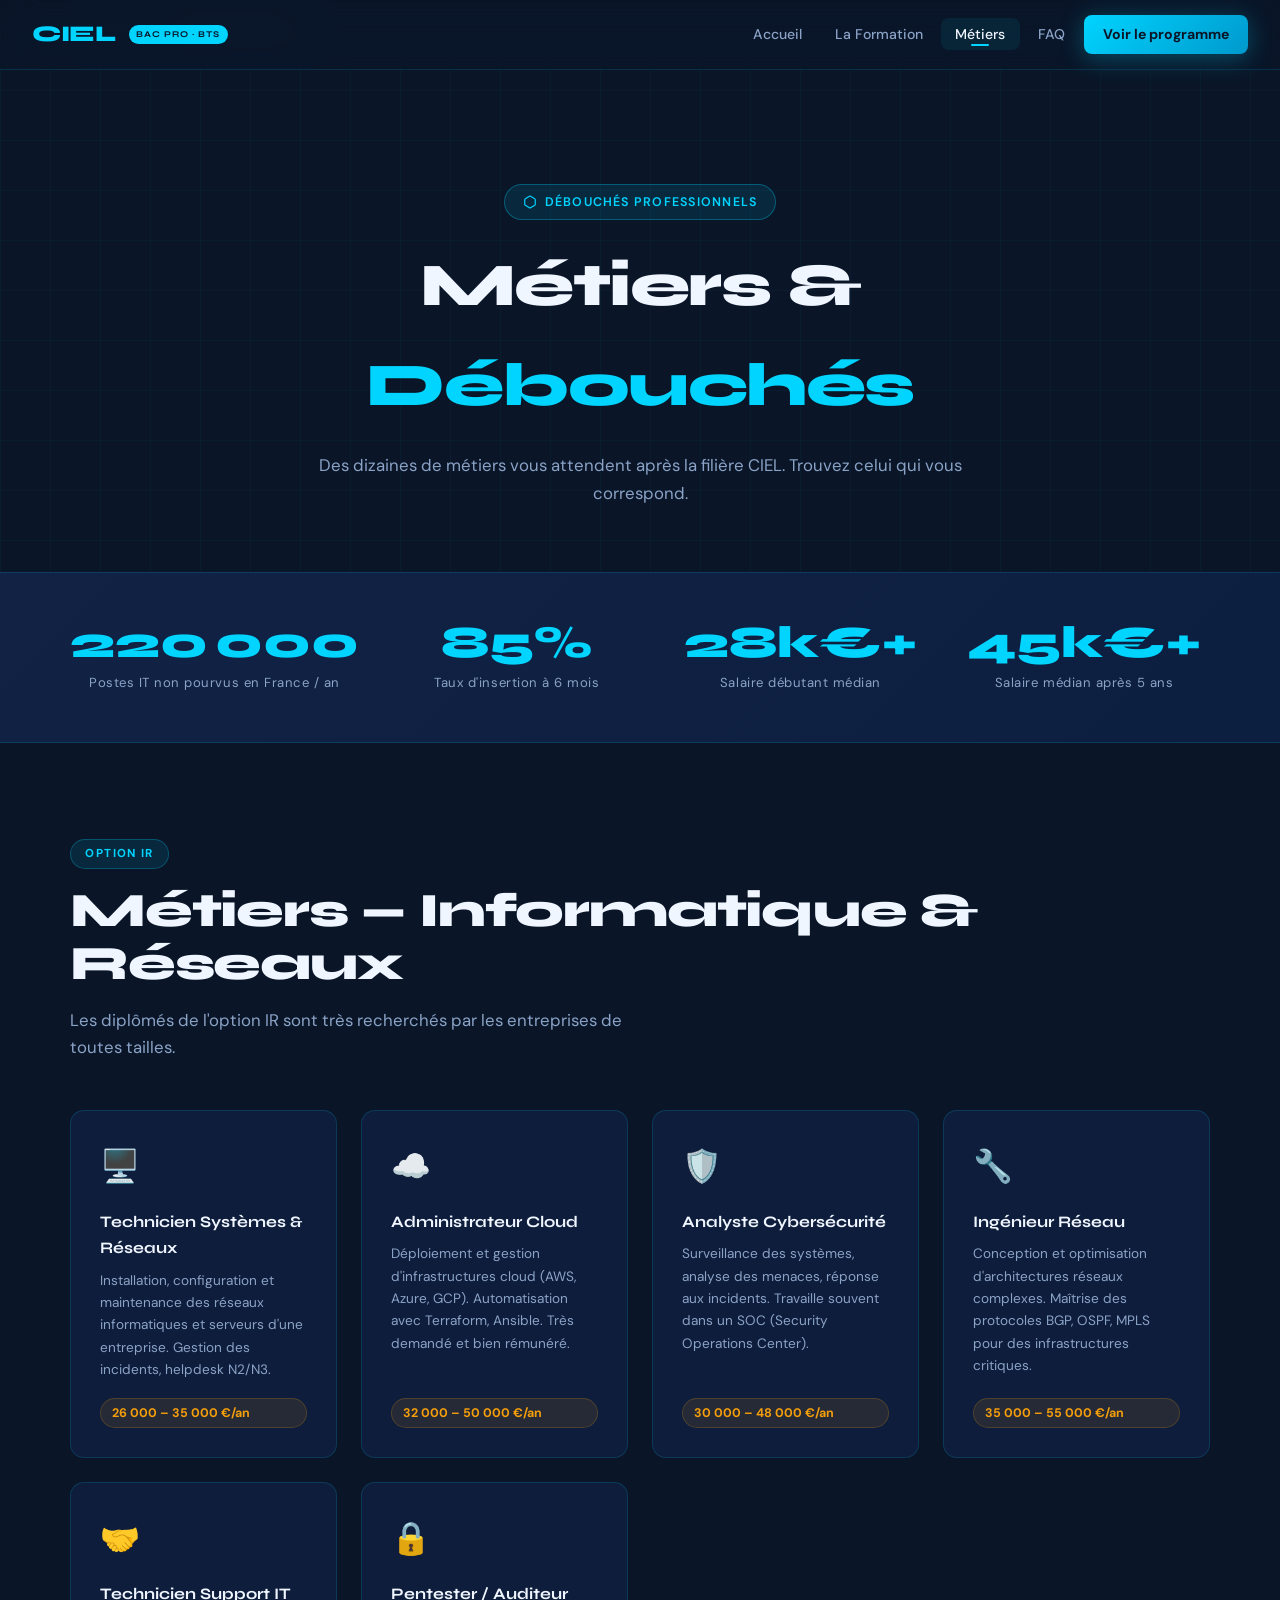
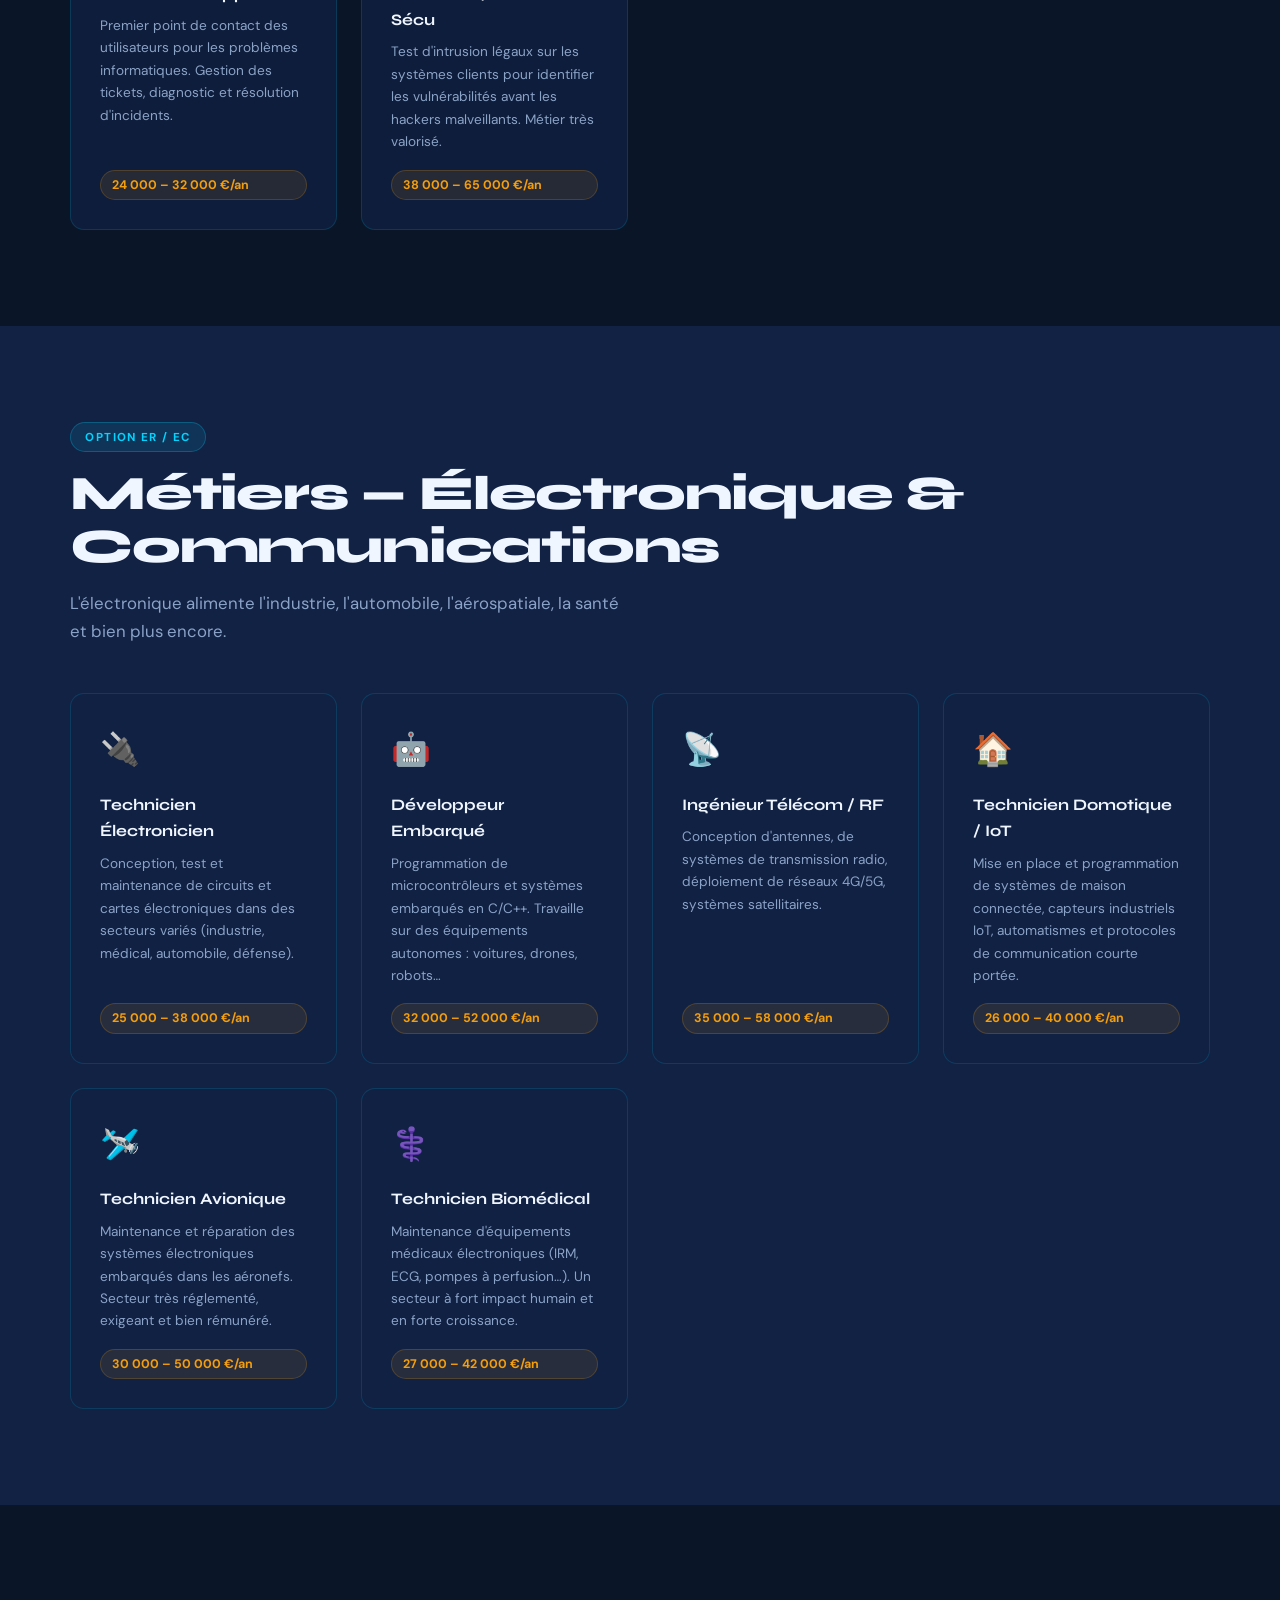
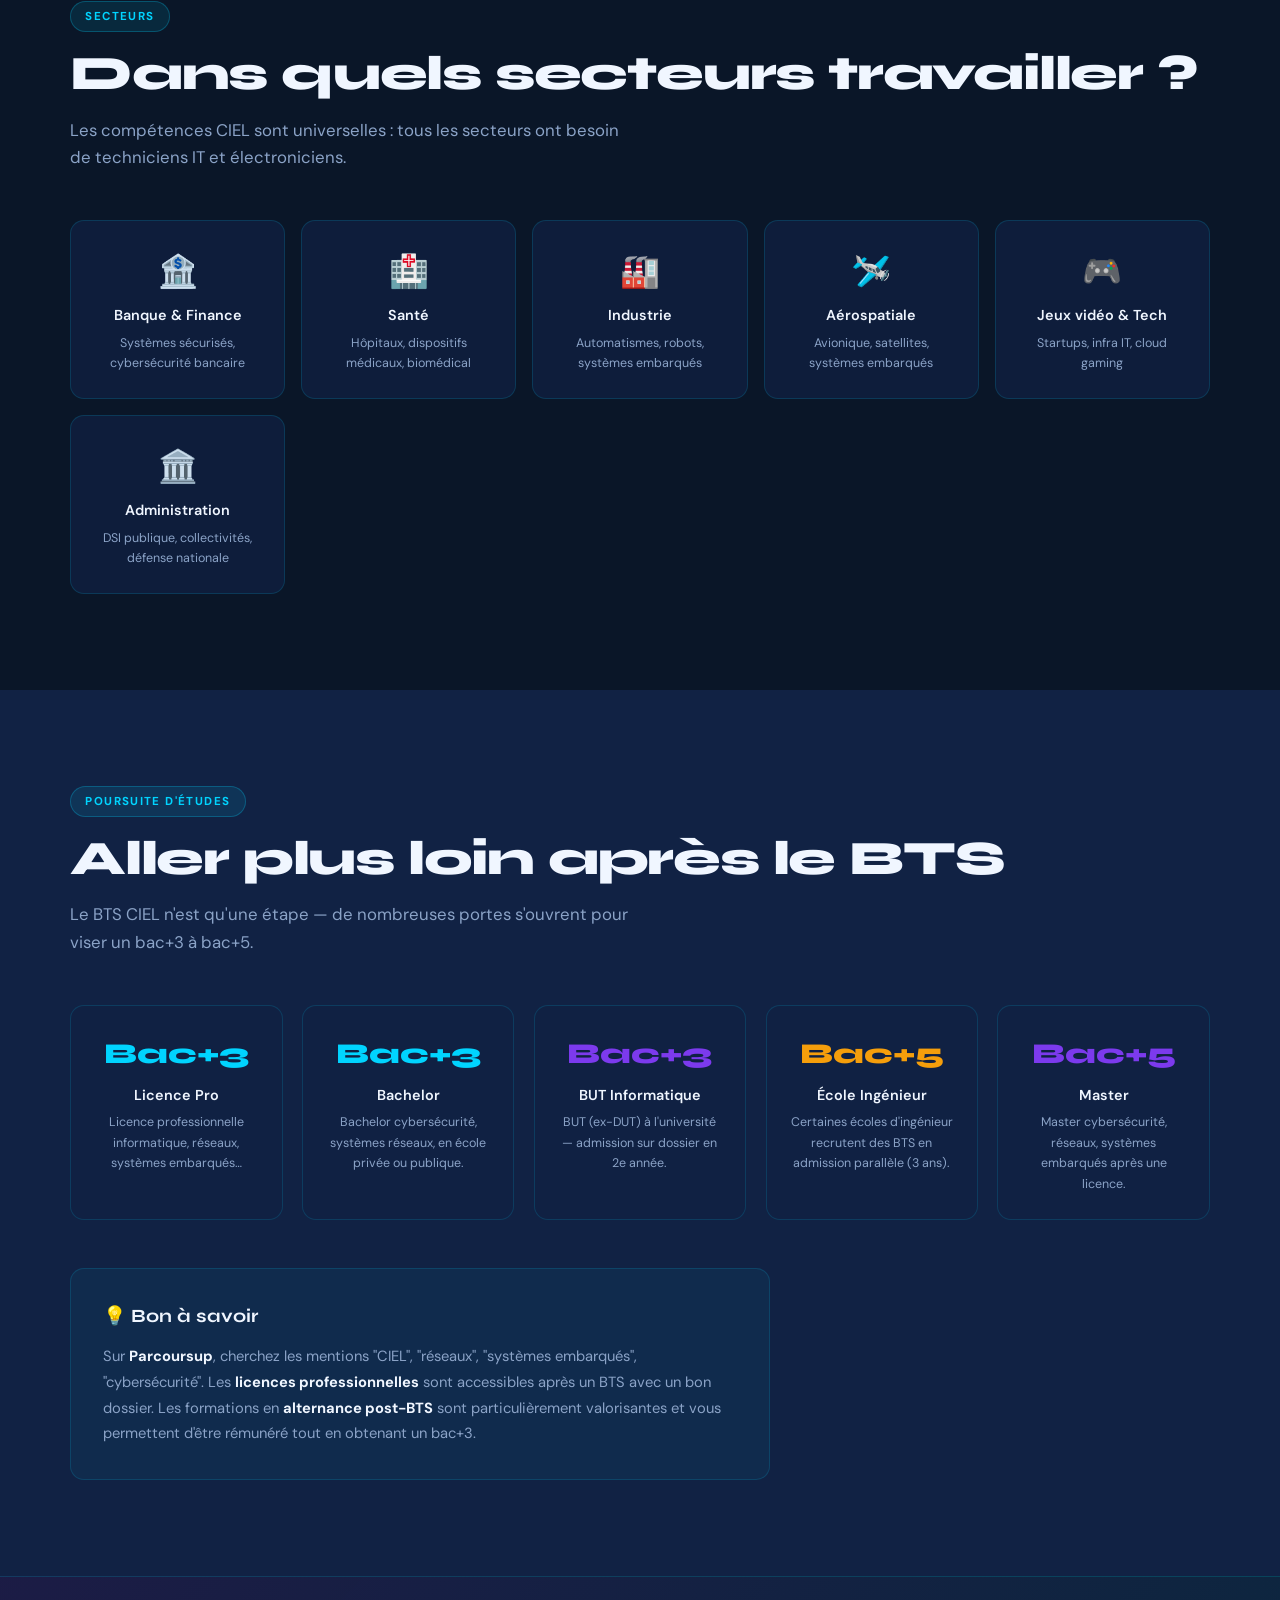
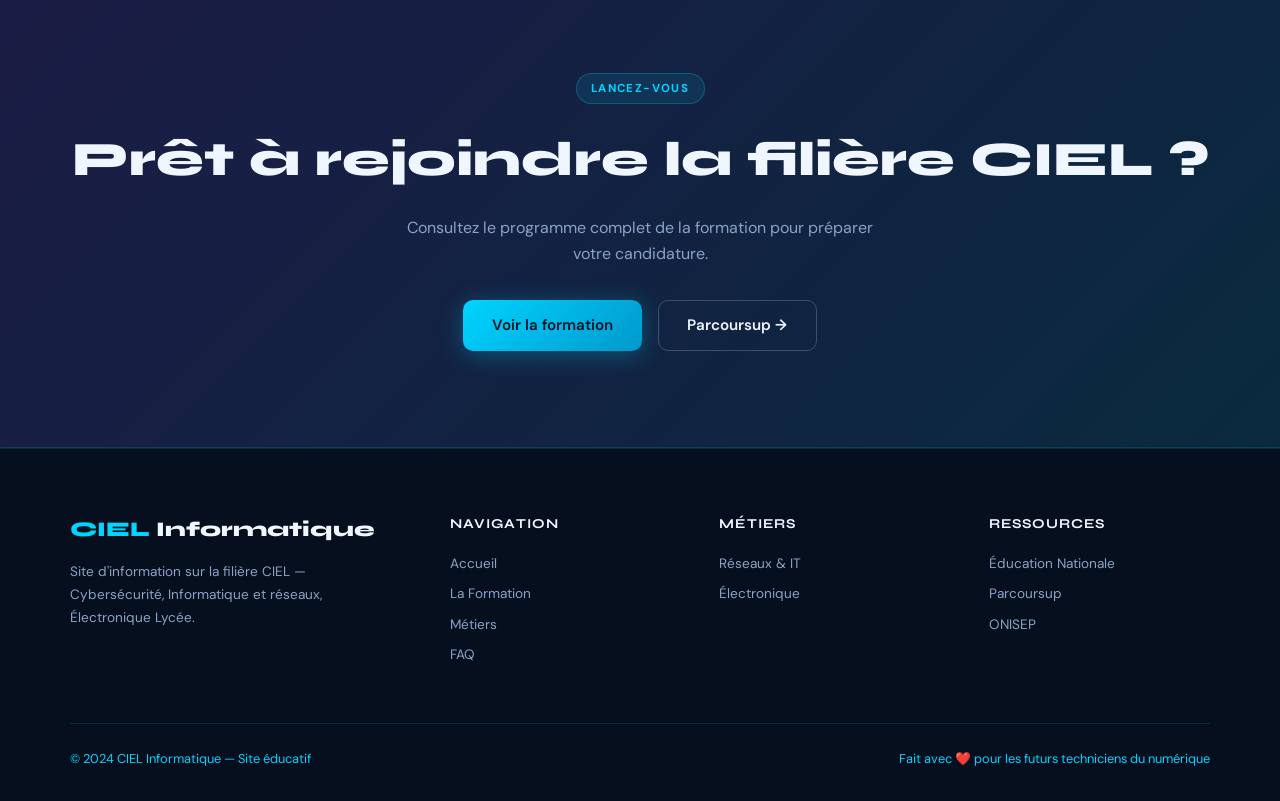
==== metiers.html @ 50c4d263 "feat: Ajout de la feuille de style et des styles globaux" ====
<!DOCTYPE html>
<html lang="fr">
<head>
  <meta charset="UTF-8" />
  <meta name="viewport" content="width=device-width, initial-scale=1.0" />
  <meta name="description" content="Débouchés et métiers accessibles après la filière CIEL — Technicien réseau, développeur, électronicien, cybersécurité..." />
  <title>Métiers & Débouchés — Filière CIEL</title>
  <link rel="stylesheet" href="style.css" />
  <link rel="icon" href="data:image/svg+xml,<svg xmlns='http://www.w3.org/2000/svg' viewBox='0 0 100 100'><text y='.9em' font-size='90'>💻</text></svg>" />
</head>
<body>

<!-- ===== NAVIGATION ===== -->
<nav>
  <a href="index.html" class="nav-logo">
    <span>CIEL</span>
    <span class="badge">Bac Pro · BTS</span>
  </a>
  <ul class="nav-links">
    <li><a href="index.html">Accueil</a></li>
    <li><a href="formation.html">La Formation</a></li>
    <li><a href="metiers.html" class="active">Métiers</a></li>
    <li><a href="index.html#faq">FAQ</a></li>
    <li><a href="formation.html#programme" class="nav-cta btn btn-primary btn-sm">Voir le programme</a></li>
  </ul>
  <div class="burger" aria-label="Menu" role="button" tabindex="0">
    <span></span><span></span><span></span>
  </div>
</nav>

<!-- Breadcrumb -->
<div class="breadcrumb">
  <a href="index.html">Accueil</a>
  <svg viewBox="0 0 24 24" fill="none" stroke="currentColor" stroke-width="2"><path d="M9 18l6-6-6-6"/></svg>
  Métiers & Débouchés
</div>

<!-- ===== PAGE HERO ===== -->
<div class="page-hero">
  <div class="page-hero-content">
    <div class="hero-tag" style="margin-bottom:1rem;">
      <svg viewBox="0 0 24 24" fill="none" stroke="currentColor" stroke-width="2" style="width:14px"><path d="M21 16V8a2 2 0 00-1-1.73l-7-4a2 2 0 00-2 0l-7 4A2 2 0 003 8v8a2 2 0 001 1.73l7 4a2 2 0 002 0l7-4A2 2 0 0021 16z"/></svg>
      Débouchés professionnels
    </div>
    <h1>Métiers & <span style="color:var(--accent)">Débouchés</span></h1>
    <p>Des dizaines de métiers vous attendent après la filière CIEL. Trouvez celui qui vous correspond.</p>
  </div>
</div>

<!-- ===== STATS EMPLOI ===== -->
<div class="stats-band">
  <div class="stats-grid">
    <div class="stat-item reveal">
      <div class="stat-number" data-count="220000" data-suffix="">0</div>
      <div class="stat-label">Postes IT non pourvus en France / an</div>
    </div>
    <div class="stat-item reveal">
      <div class="stat-number" data-count="85" data-suffix="%">0%</div>
      <div class="stat-label">Taux d'insertion à 6 mois</div>
    </div>
    <div class="stat-item reveal">
      <div class="stat-number" data-count="28" data-suffix="k€+">0</div>
      <div class="stat-label">Salaire débutant médian</div>
    </div>
    <div class="stat-item reveal">
      <div class="stat-number" data-count="45" data-suffix="k€+">0</div>
      <div class="stat-label">Salaire médian après 5 ans</div>
    </div>
  </div>
</div>

<!-- ===== MÉTIERS RÉSEAUX ===== -->
<section id="reseaux">
  <div class="section-inner">
    <div class="section-tag reveal">Option IR</div>
    <h2 class="section-title reveal">Métiers — Informatique & Réseaux</h2>
    <p class="section-sub reveal">Les diplômés de l'option IR sont très recherchés par les entreprises de toutes tailles.</p>
    <div class="metiers-grid">

      <div class="metier-card reveal">
        <div class="emoji">🖥️</div>
        <h3>Technicien Systèmes & Réseaux</h3>
        <p>Installation, configuration et maintenance des réseaux informatiques et serveurs d'une entreprise. Gestion des incidents, helpdesk N2/N3.</p>
        <div class="salary">26 000 – 35 000 €/an</div>
      </div>

      <div class="metier-card reveal">
        <div class="emoji">☁️</div>
        <h3>Administrateur Cloud</h3>
        <p>Déploiement et gestion d'infrastructures cloud (AWS, Azure, GCP). Automatisation avec Terraform, Ansible. Très demandé et bien rémunéré.</p>
        <div class="salary">32 000 – 50 000 €/an</div>
      </div>

      <div class="metier-card reveal">
        <div class="emoji">🛡️</div>
        <h3>Analyste Cybersécurité</h3>
        <p>Surveillance des systèmes, analyse des menaces, réponse aux incidents. Travaille souvent dans un SOC (Security Operations Center).</p>
        <div class="salary">30 000 – 48 000 €/an</div>
      </div>

      <div class="metier-card reveal">
        <div class="emoji">🔧</div>
        <h3>Ingénieur Réseau</h3>
        <p>Conception et optimisation d'architectures réseaux complexes. Maîtrise des protocoles BGP, OSPF, MPLS pour des infrastructures critiques.</p>
        <div class="salary">35 000 – 55 000 €/an</div>
      </div>

      <div class="metier-card reveal">
        <div class="emoji">🤝</div>
        <h3>Technicien Support IT</h3>
        <p>Premier point de contact des utilisateurs pour les problèmes informatiques. Gestion des tickets, diagnostic et résolution d'incidents.</p>
        <div class="salary">24 000 – 32 000 €/an</div>
      </div>

      <div class="metier-card reveal">
        <div class="emoji">🔒</div>
        <h3>Pentester / Auditeur Sécu</h3>
        <p>Test d'intrusion légaux sur les systèmes clients pour identifier les vulnérabilités avant les hackers malveillants. Métier très valorisé.</p>
        <div class="salary">38 000 – 65 000 €/an</div>
      </div>

    </div>
  </div>
</section>

<!-- ===== MÉTIERS ÉLECTRONIQUE ===== -->
<section id="electronique" style="background:var(--bleu-mid);">
  <div class="section-inner">
    <div class="section-tag reveal">Option ER / EC</div>
    <h2 class="section-title reveal">Métiers — Électronique & Communications</h2>
    <p class="section-sub reveal">L'électronique alimente l'industrie, l'automobile, l'aérospatiale, la santé et bien plus encore.</p>
    <div class="metiers-grid">

      <div class="metier-card reveal">
        <div class="emoji">🔌</div>
        <h3>Technicien Électronicien</h3>
        <p>Conception, test et maintenance de circuits et cartes électroniques dans des secteurs variés (industrie, médical, automobile, défense).</p>
        <div class="salary">25 000 – 38 000 €/an</div>
      </div>

      <div class="metier-card reveal">
        <div class="emoji">🤖</div>
        <h3>Développeur Embarqué</h3>
        <p>Programmation de microcontrôleurs et systèmes embarqués en C/C++. Travaille sur des équipements autonomes : voitures, drones, robots…</p>
        <div class="salary">32 000 – 52 000 €/an</div>
      </div>

      <div class="metier-card reveal">
        <div class="emoji">📡</div>
        <h3>Ingénieur Télécom / RF</h3>
        <p>Conception d'antennes, de systèmes de transmission radio, déploiement de réseaux 4G/5G, systèmes satellitaires.</p>
        <div class="salary">35 000 – 58 000 €/an</div>
      </div>

      <div class="metier-card reveal">
        <div class="emoji">🏠</div>
        <h3>Technicien Domotique / IoT</h3>
        <p>Mise en place et programmation de systèmes de maison connectée, capteurs industriels IoT, automatismes et protocoles de communication courte portée.</p>
        <div class="salary">26 000 – 40 000 €/an</div>
      </div>

      <div class="metier-card reveal">
        <div class="emoji">🛩️</div>
        <h3>Technicien Avionique</h3>
        <p>Maintenance et réparation des systèmes électroniques embarqués dans les aéronefs. Secteur très réglementé, exigeant et bien rémunéré.</p>
        <div class="salary">30 000 – 50 000 €/an</div>
      </div>

      <div class="metier-card reveal">
        <div class="emoji">⚕️</div>
        <h3>Technicien Biomédical</h3>
        <p>Maintenance d'équipements médicaux électroniques (IRM, ECG, pompes à perfusion…). Un secteur à fort impact humain et en forte croissance.</p>
        <div class="salary">27 000 – 42 000 €/an</div>
      </div>

    </div>
  </div>
</section>

<!-- ===== SECTEURS D'ACTIVITÉ ===== -->
<section>
  <div class="section-inner">
    <div class="section-tag reveal">Secteurs</div>
    <h2 class="section-title reveal">Dans quels secteurs travailler ?</h2>
    <p class="section-sub reveal">Les compétences CIEL sont universelles : tous les secteurs ont besoin de techniciens IT et électroniciens.</p>

    <div style="display:grid; grid-template-columns:repeat(auto-fit,minmax(180px,1fr)); gap:1rem; margin-top:2rem;">
      <div class="etude-card reveal">
        <div style="font-size:2rem;">🏦</div>
        <h4>Banque & Finance</h4>
        <p>Systèmes sécurisés, cybersécurité bancaire</p>
      </div>
      <div class="etude-card reveal">
        <div style="font-size:2rem;">🏥</div>
        <h4>Santé</h4>
        <p>Hôpitaux, dispositifs médicaux, biomédical</p>
      </div>
      <div class="etude-card reveal">
        <div style="font-size:2rem;">🏭</div>
        <h4>Industrie</h4>
        <p>Automatismes, robots, systèmes embarqués</p>
      </div>
      <div class="etude-card reveal">
        <div style="font-size:2rem;">🛩️</div>
        <h4>Aérospatiale</h4>
        <p>Avionique, satellites, systèmes embarqués</p>
      </div>
      <div class="etude-card reveal">
        <div style="font-size:2rem;">🎮</div>
        <h4>Jeux vidéo & Tech</h4>
        <p>Startups, infra IT, cloud gaming</p>
      </div>
      <div class="etude-card reveal">
        <div style="font-size:2rem;">🏛️</div>
        <h4>Administration</h4>
        <p>DSI publique, collectivités, défense nationale</p>
      </div>
    </div>
  </div>
</section>

<!-- ===== POURSUITE D'ÉTUDES ===== -->
<section style="background:var(--bleu-mid);">
  <div class="section-inner">
    <div class="section-tag reveal">Poursuite d'études</div>
    <h2 class="section-title reveal">Aller plus loin après le BTS</h2>
    <p class="section-sub reveal">Le BTS CIEL n'est qu'une étape — de nombreuses portes s'ouvrent pour viser un bac+3 à bac+5.</p>
    <div class="etudes-grid">

      <div class="etude-card reveal">
        <div class="niveau">Bac+3</div>
        <h4>Licence Pro</h4>
        <p>Licence professionnelle informatique, réseaux, systèmes embarqués…</p>
      </div>

      <div class="etude-card reveal">
        <div class="niveau">Bac+3</div>
        <h4>Bachelor</h4>
        <p>Bachelor cybersécurité, systèmes réseaux, en école privée ou publique.</p>
      </div>

      <div class="etude-card reveal">
        <div class="niveau" style="color:var(--accent2)">Bac+3</div>
        <h4>BUT Informatique</h4>
        <p>BUT (ex-DUT) à l'université — admission sur dossier en 2e année.</p>
      </div>

      <div class="etude-card reveal">
        <div class="niveau" style="color:var(--jaune)">Bac+5</div>
        <h4>École Ingénieur</h4>
        <p>Certaines écoles d'ingénieur recrutent des BTS en admission parallèle (3 ans).</p>
      </div>

      <div class="etude-card reveal">
        <div class="niveau" style="color:var(--accent2)">Bac+5</div>
        <h4>Master</h4>
        <p>Master cybersécurité, réseaux, systèmes embarqués après une licence.</p>
      </div>

    </div>

    <div style="margin-top:3rem; padding:2rem; background:rgba(0,212,255,.05); border:1px solid rgba(0,212,255,.15); border-radius:var(--radius); max-width:700px;" class="reveal">
      <h3 style="font-family:'Syne',sans-serif; font-weight:700; margin-bottom:.8rem;">💡 Bon à savoir</h3>
      <p style="color:var(--gris); font-size:.92rem; line-height:1.75;">
        Sur <strong style="color:var(--blanc)">Parcoursup</strong>, cherchez les mentions "CIEL", "réseaux", "systèmes embarqués", "cybersécurité". Les <strong style="color:var(--blanc)">licences professionnelles</strong> sont accessibles après un BTS avec un bon dossier. Les formations en <strong style="color:var(--blanc)">alternance post-BTS</strong> sont particulièrement valorisantes et vous permettent d'être rémunéré tout en obtenant un bac+3.
      </p>
    </div>
  </div>
</section>

<!-- ===== CTA ===== -->
<section class="cta-section">
  <div class="reveal">
    <div class="section-tag" style="display:inline-block; margin-bottom:1rem;">Lancez-vous</div>
    <h2>Prêt à rejoindre la filière CIEL ?</h2>
    <p>Consultez le programme complet de la formation pour préparer votre candidature.</p>
    <div style="display:flex; gap:1rem; justify-content:center; flex-wrap:wrap;">
      <a href="formation.html" class="btn btn-primary">Voir la formation</a>
      <a href="https://www.parcoursup.gouv.fr" target="_blank" rel="noopener" class="btn btn-outline">Parcoursup →</a>
    </div>
  </div>
</section>

<!-- ===== FOOTER ===== -->
<footer>
  <div class="footer-inner">
    <div class="footer-top">
      <div class="footer-brand">
        <div class="footer-logo"><span>CIEL</span> Informatique</div>
        <p>Site d'information sur la filière CIEL — Cybersécurité, Informatique et réseaux, Électronique Lycée.</p>
      </div>
      <div class="footer-col">
        <h5>Navigation</h5>
        <a href="index.html">Accueil</a>
        <a href="formation.html">La Formation</a>
        <a href="metiers.html">Métiers</a>
        <a href="index.html#faq">FAQ</a>
      </div>
      <div class="footer-col">
        <h5>Métiers</h5>
        <a href="#reseaux">Réseaux & IT</a>
        <a href="#electronique">Électronique</a>
      </div>
      <div class="footer-col">
        <h5>Ressources</h5>
        <a href="https://www.education.gouv.fr" target="_blank" rel="noopener">Éducation Nationale</a>
        <a href="https://www.parcoursup.gouv.fr" target="_blank" rel="noopener">Parcoursup</a>
        <a href="https://www.onisep.fr" target="_blank" rel="noopener">ONISEP</a>
      </div>
    </div>
    <div class="footer-bottom">
      <span>© 2024 CIEL Informatique — Site éducatif</span>
      <span>Fait avec <span>❤️</span> pour les futurs techniciens du numérique</span>
    </div>
  </div>
</footer>

<script src="script.js"></script>
</body>
</html>
---- style.css ----
/* ===========================
   CIEL — Stylesheet Global
   =========================== */

@import url('https://fonts.googleapis.com/css2?family=Syne:wght@400;600;700;800&family=DM+Sans:ital,wght@0,300;0,400;0,500;1,300&display=swap');

/* ---- Variables ---- */
:root {
  --bleu:       #0a1628;
  --bleu-mid:   #112244;
  --accent:     #00d4ff;
  --accent2:    #7c3aed;
  --jaune:      #f59e0b;
  --blanc:      #f0f6ff;
  --gris:       #8ba3c7;
  --card-bg:    rgba(17, 34, 68, 0.7);
  --border:     rgba(0, 212, 255, 0.15);
  --radius:     14px;
  --transition: .35s cubic-bezier(.4,0,.2,1);
}

/* ---- Reset ---- */
*, *::before, *::after { box-sizing: border-box; margin: 0; padding: 0; }
html { scroll-behavior: smooth; font-size: 16px; }
body {
  font-family: 'DM Sans', sans-serif;
  background: var(--bleu);
  color: var(--blanc);
  overflow-x: hidden;
  line-height: 1.65;
}
img { max-width: 100%; display: block; }
a { color: inherit; text-decoration: none; }
ul { list-style: none; }

/* ---- Scrollbar ---- */
::-webkit-scrollbar { width: 6px; }
::-webkit-scrollbar-track { background: var(--bleu); }
::-webkit-scrollbar-thumb { background: var(--accent); border-radius: 3px; }

/* ============================
   NAVIGATION
   ============================ */
nav {
  position: fixed; top: 0; left: 0; right: 0; z-index: 999;
  padding: 0 2rem;
  display: flex; align-items: center; justify-content: space-between;
  height: 70px;
  background: rgba(10, 22, 40, 0.85);
  backdrop-filter: blur(18px);
  border-bottom: 1px solid var(--border);
  transition: background var(--transition);
}
nav.scrolled { background: rgba(10, 22, 40, 0.98); }

.nav-logo {
  display: flex; align-items: center; gap: .6rem;
  font-family: 'Syne', sans-serif;
  font-size: 1.4rem; font-weight: 800;
  letter-spacing: -.02em;
}
.nav-logo span { color: var(--accent); }
.nav-logo .badge {
  font-size: .55rem; font-weight: 700; letter-spacing: .12em;
  background: var(--accent); color: var(--bleu);
  padding: 2px 7px; border-radius: 50px; margin-left: 4px;
  text-transform: uppercase;
}

.nav-links { display: flex; align-items: center; gap: .25rem; }
.nav-links a {
  padding: .45rem .9rem;
  border-radius: 8px;
  font-size: .88rem; font-weight: 500;
  color: var(--gris);
  transition: color var(--transition), background var(--transition);
  position: relative;
}
.nav-links a:hover, .nav-links a.active {
  color: var(--blanc);
  background: rgba(0,212,255,.08);
}
.nav-links a.active::after {
  content: '';
  position: absolute; bottom: 4px; left: 50%; transform: translateX(-50%);
  width: 18px; height: 2px;
  background: var(--accent); border-radius: 2px;
}

.nav-cta {
  background: linear-gradient(135deg, var(--accent), var(--accent2));
  color: var(--bleu) !important;
  font-weight: 700 !important;
  padding: .5rem 1.2rem !important;
}
.nav-cta:hover { opacity: .85; transform: translateY(-1px); }

/* Burger */
.burger { display: none; flex-direction: column; gap: 5px; cursor: pointer; padding: 4px; }
.burger span {
  display: block; width: 24px; height: 2px;
  background: var(--blanc); border-radius: 2px;
  transition: transform .3s, opacity .3s;
}
.burger.open span:nth-child(1) { transform: translateY(7px) rotate(45deg); }
.burger.open span:nth-child(2) { opacity: 0; }
.burger.open span:nth-child(3) { transform: translateY(-7px) rotate(-45deg); }

/* ============================
   HERO
   ============================ */
.hero {
  min-height: 100vh;
  display: flex; align-items: center; justify-content: center;
  padding: 6rem 2rem 4rem;
  position: relative;
  overflow: hidden;
}

/* Grille animée en fond */
.hero::before {
  content: '';
  position: absolute; inset: 0;
  background-image:
    linear-gradient(rgba(0,212,255,.04) 1px, transparent 1px),
    linear-gradient(90deg, rgba(0,212,255,.04) 1px, transparent 1px);
  background-size: 60px 60px;
  animation: gridMove 20s linear infinite;
}
@keyframes gridMove {
  0%   { transform: translateY(0); }
  100% { transform: translateY(60px); }
}

/* Blob lumineux */
.hero::after {
  content: '';
  position: absolute;
  width: 700px; height: 700px;
  top: -200px; right: -200px;
  border-radius: 50%;
  background: radial-gradient(circle, rgba(124,58,237,.25) 0%, transparent 70%);
  pointer-events: none;
}
.hero-blob2 {
  position: absolute;
  width: 500px; height: 500px;
  bottom: -150px; left: -100px;
  border-radius: 50%;
  background: radial-gradient(circle, rgba(0,212,255,.15) 0%, transparent 70%);
  pointer-events: none;
}

.hero-content {
  position: relative; z-index: 1;
  max-width: 820px; text-align: center;
}

.hero-tag {
  display: inline-flex; align-items: center; gap: .5rem;
  background: rgba(0,212,255,.1);
  border: 1px solid rgba(0,212,255,.3);
  border-radius: 50px;
  padding: .4rem 1.1rem;
  font-size: .78rem; font-weight: 600; letter-spacing: .1em;
  color: var(--accent); text-transform: uppercase;
  margin-bottom: 1.5rem;
  animation: fadeDown .7s ease both;
}
.hero-tag svg { width: 14px; height: 14px; }

.hero h1 {
  font-family: 'Syne', sans-serif;
  font-size: clamp(2.8rem, 7vw, 5.5rem);
  font-weight: 800;
  line-height: 1.05;
  letter-spacing: -.03em;
  margin-bottom: 1.5rem;
  animation: fadeDown .7s .1s ease both;
}
.hero h1 .line-accent { color: var(--accent); }
.hero h1 .line-gradient {
  background: linear-gradient(135deg, var(--accent), var(--accent2));
  -webkit-background-clip: text;
  -webkit-text-fill-color: transparent;
  background-clip: text;
}

.hero-desc {
  font-size: 1.1rem; color: var(--gris); max-width: 580px; margin: 0 auto 2.5rem;
  animation: fadeDown .7s .2s ease both;
}

.hero-btns {
  display: flex; gap: 1rem; justify-content: center; flex-wrap: wrap;
  animation: fadeDown .7s .3s ease both;
}

/* ============================
   BOUTONS
   ============================ */
.btn {
  display: inline-flex; align-items: center; gap: .5rem;
  padding: .75rem 1.8rem;
  border-radius: 10px;
  font-family: 'DM Sans', sans-serif;
  font-size: .95rem; font-weight: 600;
  cursor: pointer; border: none;
  transition: transform var(--transition), box-shadow var(--transition), opacity var(--transition);
  text-decoration: none;
}
.btn:hover { transform: translateY(-2px); }
.btn:active { transform: translateY(0); }

.btn-primary {
  background: linear-gradient(135deg, var(--accent), #0099cc);
  color: var(--bleu);
  box-shadow: 0 4px 24px rgba(0,212,255,.3);
}
.btn-primary:hover { box-shadow: 0 8px 32px rgba(0,212,255,.45); }

.btn-outline {
  background: transparent;
  color: var(--blanc);
  border: 1px solid rgba(255,255,255,.2);
}
.btn-outline:hover { background: rgba(255,255,255,.06); border-color: rgba(255,255,255,.4); }

.btn-purple {
  background: linear-gradient(135deg, var(--accent2), #a855f7);
  color: #fff;
  box-shadow: 0 4px 24px rgba(124,58,237,.3);
}
.btn-purple:hover { box-shadow: 0 8px 32px rgba(124,58,237,.45); }

.btn-sm { padding: .5rem 1.1rem; font-size: .82rem; border-radius: 8px; }
.btn-icon { width: 18px; height: 18px; flex-shrink: 0; }

/* ============================
   SECTIONS COMMUNES
   ============================ */
section { padding: 6rem 2rem; }

.section-inner { max-width: 1140px; margin: 0 auto; }

.section-tag {
  display: inline-block;
  background: rgba(0,212,255,.1);
  border: 1px solid rgba(0,212,255,.25);
  border-radius: 50px;
  padding: .3rem .9rem;
  font-size: .72rem; font-weight: 700; letter-spacing: .12em;
  color: var(--accent); text-transform: uppercase;
  margin-bottom: 1rem;
}

.section-title {
  font-family: 'Syne', sans-serif;
  font-size: clamp(2rem, 4vw, 3rem);
  font-weight: 800; letter-spacing: -.025em;
  line-height: 1.1;
  margin-bottom: 1rem;
}

.section-sub { color: var(--gris); max-width: 560px; margin-bottom: 3rem; font-size: 1.05rem; }

/* ============================
   STATS BAND
   ============================ */
.stats-band {
  background: linear-gradient(135deg, var(--bleu-mid), #0d1f40);
  border-top: 1px solid var(--border);
  border-bottom: 1px solid var(--border);
  padding: 3rem 2rem;
}
.stats-grid {
  max-width: 1140px; margin: 0 auto;
  display: grid; grid-template-columns: repeat(4, 1fr);
  gap: 2rem; text-align: center;
}
.stat-item {}
.stat-number {
  font-family: 'Syne', sans-serif;
  font-size: 2.8rem; font-weight: 800;
  color: var(--accent);
  line-height: 1;
}
.stat-label { font-size: .82rem; color: var(--gris); margin-top: .4rem; letter-spacing: .04em; }

/* ============================
   CARDS SPÉCIALITÉS
   ============================ */
.specs-grid {
  display: grid;
  grid-template-columns: repeat(auto-fit, minmax(300px, 1fr));
  gap: 1.5rem;
}

.spec-card {
  background: var(--card-bg);
  border: 1px solid var(--border);
  border-radius: var(--radius);
  padding: 2rem;
  position: relative;
  overflow: hidden;
  transition: transform var(--transition), border-color var(--transition), box-shadow var(--transition);
  cursor: pointer;
}
.spec-card::before {
  content: '';
  position: absolute; top: 0; left: 0; right: 0;
  height: 3px;
  background: var(--grad, linear-gradient(90deg, var(--accent), var(--accent2)));
  opacity: 0;
  transition: opacity var(--transition);
}
.spec-card:hover { transform: translateY(-5px); border-color: rgba(0,212,255,.35); box-shadow: 0 20px 50px rgba(0,0,0,.4); }
.spec-card:hover::before { opacity: 1; }

.spec-icon {
  width: 52px; height: 52px;
  background: rgba(0,212,255,.1);
  border: 1px solid rgba(0,212,255,.2);
  border-radius: 12px;
  display: flex; align-items: center; justify-content: center;
  margin-bottom: 1.2rem;
  font-size: 1.5rem;
}
.spec-card h3 {
  font-family: 'Syne', sans-serif;
  font-size: 1.15rem; font-weight: 700;
  margin-bottom: .6rem;
}
.spec-card p { font-size: .9rem; color: var(--gris); line-height: 1.6; }
.spec-tag-row { display: flex; flex-wrap: wrap; gap: .4rem; margin-top: 1.2rem; }
.tag-pill {
  background: rgba(0,212,255,.08);
  border: 1px solid rgba(0,212,255,.15);
  border-radius: 50px;
  padding: .2rem .7rem;
  font-size: .72rem; color: var(--accent); font-weight: 500;
}

/* ============================
   PROGRAMME / ACCORDION
   ============================ */
.programme-section { background: var(--bleu-mid); }

.accordion-list { display: flex; flex-direction: column; gap: .75rem; max-width: 780px; }

.accordion-item {
  background: var(--card-bg);
  border: 1px solid var(--border);
  border-radius: var(--radius);
  overflow: hidden;
}
.accordion-header {
  width: 100%;
  display: flex; align-items: center; justify-content: space-between;
  padding: 1.1rem 1.4rem;
  background: none; border: none; cursor: pointer;
  color: var(--blanc);
  font-family: 'DM Sans', sans-serif;
  font-size: .97rem; font-weight: 600;
  text-align: left;
  transition: background var(--transition);
  gap: 1rem;
}
.accordion-header:hover { background: rgba(0,212,255,.05); }
.accordion-icon {
  width: 22px; height: 22px; flex-shrink: 0;
  border-radius: 50%;
  background: rgba(0,212,255,.12);
  display: flex; align-items: center; justify-content: center;
  transition: transform var(--transition), background var(--transition);
}
.accordion-icon svg { width: 12px; height: 12px; stroke: var(--accent); }
.accordion-item.open .accordion-icon { transform: rotate(180deg); background: var(--accent); }
.accordion-item.open .accordion-icon svg { stroke: var(--bleu); }

.accordion-body {
  max-height: 0; overflow: hidden;
  transition: max-height .4s cubic-bezier(.4,0,.2,1), padding .3s;
}
.accordion-body.open { max-height: 600px; }
.accordion-body-inner {
  padding: 0 1.4rem 1.4rem;
  color: var(--gris); font-size: .9rem; line-height: 1.7;
}
.accordion-body-inner ul { margin-top: .6rem; padding-left: 1rem; }
.accordion-body-inner li { margin-bottom: .35rem; position: relative; }
.accordion-body-inner li::before {
  content: '→'; position: absolute; left: -1rem; color: var(--accent);
}

/* ============================
   DÉBOUCHÉS CARDS
   ============================ */
.metiers-grid {
  display: grid;
  grid-template-columns: repeat(auto-fit, minmax(260px, 1fr));
  gap: 1.5rem;
}
.metier-card {
  background: var(--card-bg);
  border: 1px solid var(--border);
  border-radius: var(--radius);
  padding: 1.8rem;
  display: flex; flex-direction: column;
  transition: transform var(--transition), border-color var(--transition);
}
.metier-card:hover { transform: translateY(-4px); border-color: rgba(124,58,237,.4); }
.metier-card .emoji { font-size: 2rem; margin-bottom: 1rem; }
.metier-card h3 {
  font-family: 'Syne', sans-serif; font-weight: 700;
  margin-bottom: .5rem; font-size: 1rem;
}
.metier-card p { font-size: .85rem; color: var(--gris); flex: 1; }
.metier-card .salary {
  margin-top: 1rem;
  font-size: .78rem; font-weight: 700;
  color: var(--jaune);
  background: rgba(245,158,11,.1);
  border: 1px solid rgba(245,158,11,.2);
  padding: .25rem .7rem; border-radius: 50px;
  display: inline-block;
}

/* ============================
   POURSUITE ETUDES
   ============================ */
.etudes-grid {
  display: grid;
  grid-template-columns: repeat(auto-fit, minmax(200px, 1fr));
  gap: 1.2rem;
}
.etude-card {
  background: var(--card-bg);
  border: 1px solid var(--border);
  border-radius: var(--radius);
  padding: 1.5rem;
  text-align: center;
  transition: transform var(--transition), border-color var(--transition);
}
.etude-card:hover { transform: translateY(-4px); border-color: rgba(0,212,255,.35); }
.etude-card .niveau {
  font-family: 'Syne', sans-serif;
  font-size: 1.8rem; font-weight: 800;
  color: var(--accent);
}
.etude-card h4 { font-size: .9rem; font-weight: 600; margin: .4rem 0 .3rem; }
.etude-card p { font-size: .78rem; color: var(--gris); }

/* ============================
   TIMELINE
   ============================ */
.timeline { position: relative; max-width: 700px; padding-left: 2rem; }
.timeline::before {
  content: '';
  position: absolute; left: 0; top: 0; bottom: 0;
  width: 2px;
  background: linear-gradient(to bottom, var(--accent), var(--accent2));
}
.tl-item { position: relative; margin-bottom: 2.5rem; }
.tl-dot {
  position: absolute; left: -2.55rem; top: 4px;
  width: 14px; height: 14px;
  border-radius: 50%;
  background: var(--accent);
  border: 3px solid var(--bleu);
  box-shadow: 0 0 0 3px rgba(0,212,255,.2);
}
.tl-year {
  font-size: .72rem; font-weight: 700; letter-spacing: .12em;
  color: var(--accent); text-transform: uppercase;
  margin-bottom: .3rem;
}
.tl-item h3 {
  font-family: 'Syne', sans-serif; font-weight: 700;
  font-size: 1rem; margin-bottom: .35rem;
}
.tl-item p { font-size: .88rem; color: var(--gris); }

/* ============================
   FAQ
   ============================ */
.faq-grid { display: grid; grid-template-columns: repeat(auto-fit, minmax(300px, 1fr)); gap: 1.2rem; }
.faq-item {
  background: var(--card-bg);
  border: 1px solid var(--border);
  border-radius: var(--radius);
  padding: 1.5rem;
}
.faq-item h4 { font-family: 'Syne', sans-serif; font-weight: 700; margin-bottom: .5rem; font-size: .95rem; }
.faq-item p { font-size: .87rem; color: var(--gris); }

/* ============================
   CTA SECTION
   ============================ */
.cta-section {
  background: linear-gradient(135deg, rgba(124,58,237,.15), rgba(0,212,255,.1));
  border-top: 1px solid var(--border);
  border-bottom: 1px solid var(--border);
  text-align: center; padding: 6rem 2rem;
}
.cta-section h2 {
  font-family: 'Syne', sans-serif;
  font-size: clamp(1.8rem, 4vw, 3rem);
  font-weight: 800; margin-bottom: 1rem;
}
.cta-section p { color: var(--gris); max-width: 500px; margin: 0 auto 2rem; }

/* ============================
   FOOTER
   ============================ */
footer {
  background: #060f1e;
  border-top: 1px solid var(--border);
  padding: 4rem 2rem 2rem;
}
.footer-inner { max-width: 1140px; margin: 0 auto; }
.footer-top {
  display: grid;
  grid-template-columns: 1.5fr repeat(3, 1fr);
  gap: 3rem;
  margin-bottom: 3rem;
}
.footer-brand { }
.footer-logo {
  font-family: 'Syne', sans-serif;
  font-size: 1.3rem; font-weight: 800;
  margin-bottom: .8rem;
}
.footer-logo span { color: var(--accent); }
.footer-brand p { font-size: .85rem; color: var(--gris); line-height: 1.7; }

.footer-col h5 {
  font-family: 'Syne', sans-serif;
  font-size: .85rem; font-weight: 700;
  letter-spacing: .08em; text-transform: uppercase;
  color: var(--blanc); margin-bottom: 1.1rem;
}
.footer-col a {
  display: block; font-size: .85rem;
  color: var(--gris); margin-bottom: .5rem;
  transition: color var(--transition);
}
.footer-col a:hover { color: var(--accent); }

.footer-bottom {
  border-top: 1px solid var(--border);
  padding-top: 1.5rem;
  display: flex; justify-content: space-between; align-items: center;
  flex-wrap: wrap; gap: 1rem;
  font-size: .8rem; color: var(--gris);
}
.footer-bottom span { color: var(--accent); }

/* ============================
   PAGE INTERNE HERO
   ============================ */
.page-hero {
  padding: 9rem 2rem 4rem;
  text-align: center;
  position: relative; overflow: hidden;
}
.page-hero::before {
  content: '';
  position: absolute; inset: 0;
  background-image:
    linear-gradient(rgba(0,212,255,.03) 1px, transparent 1px),
    linear-gradient(90deg, rgba(0,212,255,.03) 1px, transparent 1px);
  background-size: 50px 50px;
}
.page-hero-content { position: relative; z-index: 1; max-width: 700px; margin: 0 auto; }
.page-hero h1 {
  font-family: 'Syne', sans-serif;
  font-size: clamp(2.2rem, 5vw, 3.8rem);
  font-weight: 800; letter-spacing: -.025em; margin-bottom: 1rem;
}
.page-hero p { color: var(--gris); font-size: 1.05rem; }

/* ============================
   REVEAL ANIMATIONS
   ============================ */
.reveal {
  opacity: 0; transform: translateY(30px);
  transition: opacity .7s ease, transform .7s ease;
}
.reveal.visible { opacity: 1; transform: none; }

@keyframes fadeDown {
  from { opacity: 0; transform: translateY(-20px); }
  to   { opacity: 1; transform: none; }
}

/* ============================
   BREADCRUMB
   ============================ */
.breadcrumb {
  max-width: 1140px; margin: 0 auto;
  display: flex; align-items: center; gap: .5rem;
  font-size: .8rem; color: var(--gris);
  padding: 1.2rem 2rem 0;
}
.breadcrumb a { color: var(--accent); }
.breadcrumb a:hover { text-decoration: underline; }
.breadcrumb svg { width: 12px; }

/* ============================
   TABS
   ============================ */
.tabs-nav {
  display: flex; gap: .4rem; flex-wrap: wrap;
  margin-bottom: 2rem;
  border-bottom: 1px solid var(--border);
  padding-bottom: .5rem;
}
.tab-btn {
  padding: .55rem 1.2rem;
  border-radius: 8px 8px 0 0;
  background: none; border: none; cursor: pointer;
  font-family: 'DM Sans', sans-serif;
  font-size: .88rem; font-weight: 500;
  color: var(--gris);
  transition: color var(--transition), background var(--transition);
}
.tab-btn.active { color: var(--accent); background: rgba(0,212,255,.06); }
.tab-btn:hover:not(.active) { color: var(--blanc); }

.tab-panel { display: none; }
.tab-panel.active { display: block; }

/* ============================
   PROGRESS BARS
   ============================ */
.skill-bar { margin-bottom: 1.2rem; }
.skill-bar-top { display: flex; justify-content: space-between; margin-bottom: .4rem; font-size: .85rem; }
.skill-bar-track {
  height: 6px; background: rgba(255,255,255,.06);
  border-radius: 3px; overflow: hidden;
}
.skill-bar-fill {
  height: 100%; border-radius: 3px;
  background: linear-gradient(90deg, var(--accent), var(--accent2));
  width: 0%;
  transition: width 1.2s cubic-bezier(.4,0,.2,1);
}

/* ============================
   RESPONSIVE
   ============================ */
@media (max-width: 900px) {
  .stats-grid { grid-template-columns: repeat(2, 1fr); }
  .footer-top { grid-template-columns: 1fr 1fr; }
}

@media (max-width: 640px) {
  nav { padding: 0 1rem; }
  .nav-links { display: none; flex-direction: column; position: fixed; inset: 70px 0 0; background: rgba(10,22,40,.98); padding: 2rem; gap: .5rem; }
  .nav-links.open { display: flex; }
  .nav-links a { padding: .9rem 1rem; font-size: 1rem; }
  .burger { display: flex; }
  section { padding: 4rem 1.2rem; }
  .stats-grid { grid-template-columns: repeat(2, 1fr); }
  .footer-top { grid-template-columns: 1fr; gap: 2rem; }
  .hero-btns { flex-direction: column; align-items: center; }
  .btn { width: 100%; justify-content: center; max-width: 300px; }
}
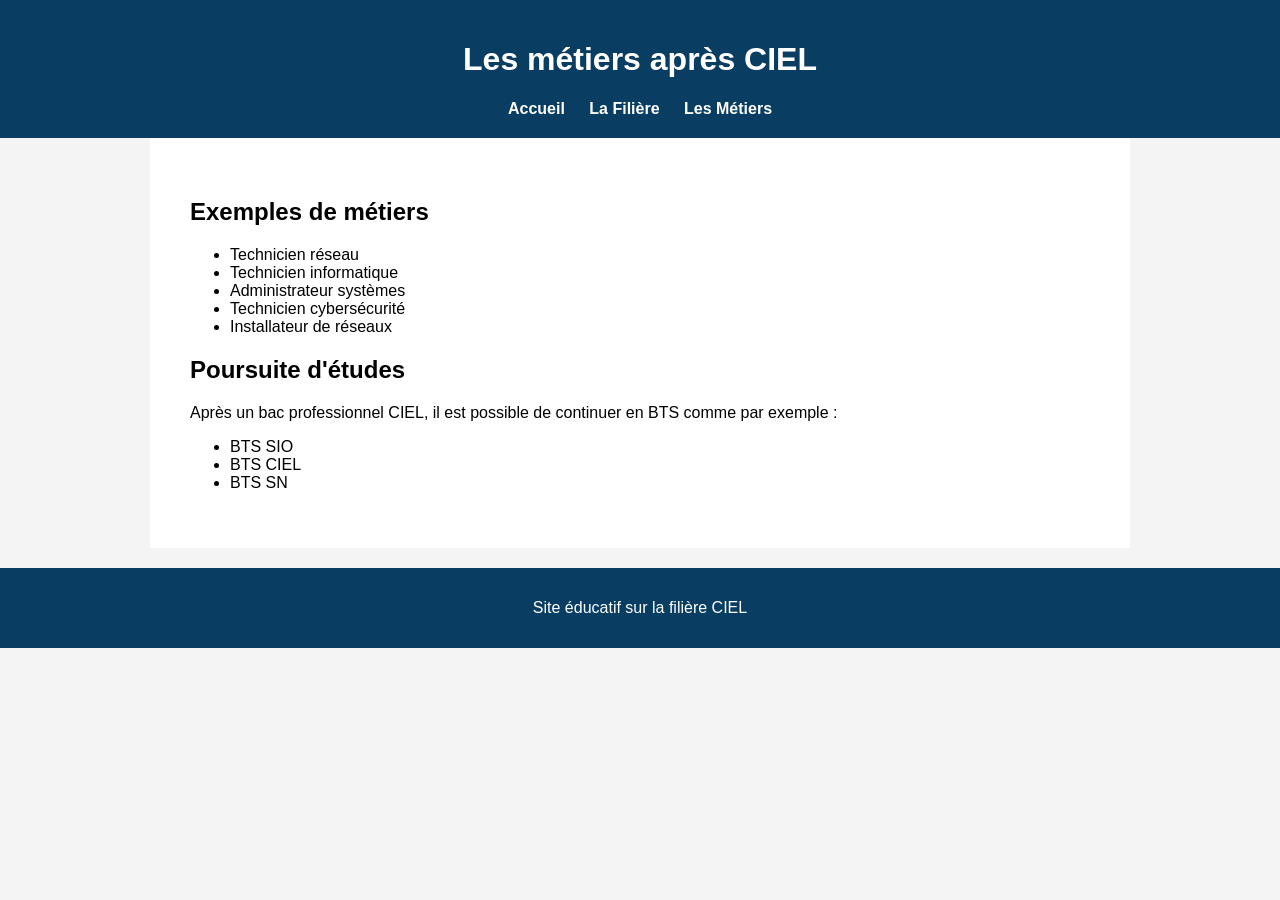
==== commit 27c94551: "feat: Ajout de la page Contact avec formulaire" ====
--- a/metiers.html
+++ b/metiers.html
@@ -1,320 +1,53 @@
 <!DOCTYPE html>
 <html lang="fr">
 <head>
-  <meta charset="UTF-8" />
-  <meta name="viewport" content="width=device-width, initial-scale=1.0" />
-  <meta name="description" content="Débouchés et métiers accessibles après la filière CIEL — Technicien réseau, développeur, électronicien, cybersécurité..." />
-  <title>Métiers & Débouchés — Filière CIEL</title>
-  <link rel="stylesheet" href="style.css" />
-  <link rel="icon" href="data:image/svg+xml,<svg xmlns='http://www.w3.org/2000/svg' viewBox='0 0 100 100'><text y='.9em' font-size='90'>💻</text></svg>" />
+    <meta charset="UTF-8">
+    <title>Métiers CIEL</title>
+    <link rel="stylesheet" href="style.css">
 </head>
+
 <body>
 
-<!-- ===== NAVIGATION ===== -->
+<header>
+<h1>Les métiers après CIEL</h1>
+
 <nav>
-  <a href="index.html" class="nav-logo">
-    <span>CIEL</span>
-    <span class="badge">Bac Pro · BTS</span>
-  </a>
-  <ul class="nav-links">
-    <li><a href="index.html">Accueil</a></li>
-    <li><a href="formation.html">La Formation</a></li>
-    <li><a href="metiers.html" class="active">Métiers</a></li>
-    <li><a href="index.html#faq">FAQ</a></li>
-    <li><a href="formation.html#programme" class="nav-cta btn btn-primary btn-sm">Voir le programme</a></li>
-  </ul>
-  <div class="burger" aria-label="Menu" role="button" tabindex="0">
-    <span></span><span></span><span></span>
-  </div>
+<a href="index.html">Accueil</a>
+<a href="filiere.html">La Filière</a>
+<a href="metiers.html">Les Métiers</a>
 </nav>
+</header>
 
-<!-- Breadcrumb -->
-<div class="breadcrumb">
-  <a href="index.html">Accueil</a>
-  <svg viewBox="0 0 24 24" fill="none" stroke="currentColor" stroke-width="2"><path d="M9 18l6-6-6-6"/></svg>
-  Métiers & Débouchés
-</div>
+<section class="contenu">
 
-<!-- ===== PAGE HERO ===== -->
-<div class="page-hero">
-  <div class="page-hero-content">
-    <div class="hero-tag" style="margin-bottom:1rem;">
-      <svg viewBox="0 0 24 24" fill="none" stroke="currentColor" stroke-width="2" style="width:14px"><path d="M21 16V8a2 2 0 00-1-1.73l-7-4a2 2 0 00-2 0l-7 4A2 2 0 003 8v8a2 2 0 001 1.73l7 4a2 2 0 002 0l7-4A2 2 0 0021 16z"/></svg>
-      Débouchés professionnels
-    </div>
-    <h1>Métiers & <span style="color:var(--accent)">Débouchés</span></h1>
-    <p>Des dizaines de métiers vous attendent après la filière CIEL. Trouvez celui qui vous correspond.</p>
-  </div>
-</div>
+<h2>Exemples de métiers</h2>
 
-<!-- ===== STATS EMPLOI ===== -->
-<div class="stats-band">
-  <div class="stats-grid">
-    <div class="stat-item reveal">
-      <div class="stat-number" data-count="220000" data-suffix="">0</div>
-      <div class="stat-label">Postes IT non pourvus en France / an</div>
-    </div>
-    <div class="stat-item reveal">
-      <div class="stat-number" data-count="85" data-suffix="%">0%</div>
-      <div class="stat-label">Taux d'insertion à 6 mois</div>
-    </div>
-    <div class="stat-item reveal">
-      <div class="stat-number" data-count="28" data-suffix="k€+">0</div>
-      <div class="stat-label">Salaire débutant médian</div>
-    </div>
-    <div class="stat-item reveal">
-      <div class="stat-number" data-count="45" data-suffix="k€+">0</div>
-      <div class="stat-label">Salaire médian après 5 ans</div>
-    </div>
-  </div>
-</div>
+<ul>
+<li>Technicien réseau</li>
+<li>Technicien informatique</li>
+<li>Administrateur systèmes</li>
+<li>Technicien cybersécurité</li>
+<li>Installateur de réseaux</li>
+</ul>
 
-<!-- ===== MÉTIERS RÉSEAUX ===== -->
-<section id="reseaux">
-  <div class="section-inner">
-    <div class="section-tag reveal">Option IR</div>
-    <h2 class="section-title reveal">Métiers — Informatique & Réseaux</h2>
-    <p class="section-sub reveal">Les diplômés de l'option IR sont très recherchés par les entreprises de toutes tailles.</p>
-    <div class="metiers-grid">
+<h2>Poursuite d'études</h2>
 
-      <div class="metier-card reveal">
-        <div class="emoji">🖥️</div>
-        <h3>Technicien Systèmes & Réseaux</h3>
-        <p>Installation, configuration et maintenance des réseaux informatiques et serveurs d'une entreprise. Gestion des incidents, helpdesk N2/N3.</p>
-        <div class="salary">26 000 – 35 000 €/an</div>
-      </div>
+<p>
+Après un bac professionnel CIEL, il est possible de continuer en BTS
+comme par exemple :
+</p>
 
-      <div class="metier-card reveal">
-        <div class="emoji">☁️</div>
-        <h3>Administrateur Cloud</h3>
-        <p>Déploiement et gestion d'infrastructures cloud (AWS, Azure, GCP). Automatisation avec Terraform, Ansible. Très demandé et bien rémunéré.</p>
-        <div class="salary">32 000 – 50 000 €/an</div>
-      </div>
+<ul>
+<li>BTS SIO</li>
+<li>BTS CIEL</li>
+<li>BTS SN</li>
+</ul>
 
-      <div class="metier-card reveal">
-        <div class="emoji">🛡️</div>
-        <h3>Analyste Cybersécurité</h3>
-        <p>Surveillance des systèmes, analyse des menaces, réponse aux incidents. Travaille souvent dans un SOC (Security Operations Center).</p>
-        <div class="salary">30 000 – 48 000 €/an</div>
-      </div>
-
-      <div class="metier-card reveal">
-        <div class="emoji">🔧</div>
-        <h3>Ingénieur Réseau</h3>
-        <p>Conception et optimisation d'architectures réseaux complexes. Maîtrise des protocoles BGP, OSPF, MPLS pour des infrastructures critiques.</p>
-        <div class="salary">35 000 – 55 000 €/an</div>
-      </div>
-
-      <div class="metier-card reveal">
-        <div class="emoji">🤝</div>
-        <h3>Technicien Support IT</h3>
-        <p>Premier point de contact des utilisateurs pour les problèmes informatiques. Gestion des tickets, diagnostic et résolution d'incidents.</p>
-        <div class="salary">24 000 – 32 000 €/an</div>
-      </div>
-
-      <div class="metier-card reveal">
-        <div class="emoji">🔒</div>
-        <h3>Pentester / Auditeur Sécu</h3>
-        <p>Test d'intrusion légaux sur les systèmes clients pour identifier les vulnérabilités avant les hackers malveillants. Métier très valorisé.</p>
-        <div class="salary">38 000 – 65 000 €/an</div>
-      </div>
-
-    </div>
-  </div>
 </section>
 
-<!-- ===== MÉTIERS ÉLECTRONIQUE ===== -->
-<section id="electronique" style="background:var(--bleu-mid);">
-  <div class="section-inner">
-    <div class="section-tag reveal">Option ER / EC</div>
-    <h2 class="section-title reveal">Métiers — Électronique & Communications</h2>
-    <p class="section-sub reveal">L'électronique alimente l'industrie, l'automobile, l'aérospatiale, la santé et bien plus encore.</p>
-    <div class="metiers-grid">
-
-      <div class="metier-card reveal">
-        <div class="emoji">🔌</div>
-        <h3>Technicien Électronicien</h3>
-        <p>Conception, test et maintenance de circuits et cartes électroniques dans des secteurs variés (industrie, médical, automobile, défense).</p>
-        <div class="salary">25 000 – 38 000 €/an</div>
-      </div>
-
-      <div class="metier-card reveal">
-        <div class="emoji">🤖</div>
-        <h3>Développeur Embarqué</h3>
-        <p>Programmation de microcontrôleurs et systèmes embarqués en C/C++. Travaille sur des équipements autonomes : voitures, drones, robots…</p>
-        <div class="salary">32 000 – 52 000 €/an</div>
-      </div>
-
-      <div class="metier-card reveal">
-        <div class="emoji">📡</div>
-        <h3>Ingénieur Télécom / RF</h3>
-        <p>Conception d'antennes, de systèmes de transmission radio, déploiement de réseaux 4G/5G, systèmes satellitaires.</p>
-        <div class="salary">35 000 – 58 000 €/an</div>
-      </div>
-
-      <div class="metier-card reveal">
-        <div class="emoji">🏠</div>
-        <h3>Technicien Domotique / IoT</h3>
-        <p>Mise en place et programmation de systèmes de maison connectée, capteurs industriels IoT, automatismes et protocoles de communication courte portée.</p>
-        <div class="salary">26 000 – 40 000 €/an</div>
-      </div>
-
-      <div class="metier-card reveal">
-        <div class="emoji">🛩️</div>
-        <h3>Technicien Avionique</h3>
-        <p>Maintenance et réparation des systèmes électroniques embarqués dans les aéronefs. Secteur très réglementé, exigeant et bien rémunéré.</p>
-        <div class="salary">30 000 – 50 000 €/an</div>
-      </div>
-
-      <div class="metier-card reveal">
-        <div class="emoji">⚕️</div>
-        <h3>Technicien Biomédical</h3>
-        <p>Maintenance d'équipements médicaux électroniques (IRM, ECG, pompes à perfusion…). Un secteur à fort impact humain et en forte croissance.</p>
-        <div class="salary">27 000 – 42 000 €/an</div>
-      </div>
-
-    </div>
-  </div>
-</section>
-
-<!-- ===== SECTEURS D'ACTIVITÉ ===== -->
-<section>
-  <div class="section-inner">
-    <div class="section-tag reveal">Secteurs</div>
-    <h2 class="section-title reveal">Dans quels secteurs travailler ?</h2>
-    <p class="section-sub reveal">Les compétences CIEL sont universelles : tous les secteurs ont besoin de techniciens IT et électroniciens.</p>
-
-    <div style="display:grid; grid-template-columns:repeat(auto-fit,minmax(180px,1fr)); gap:1rem; margin-top:2rem;">
-      <div class="etude-card reveal">
-        <div style="font-size:2rem;">🏦</div>
-        <h4>Banque & Finance</h4>
-        <p>Systèmes sécurisés, cybersécurité bancaire</p>
-      </div>
-      <div class="etude-card reveal">
-        <div style="font-size:2rem;">🏥</div>
-        <h4>Santé</h4>
-        <p>Hôpitaux, dispositifs médicaux, biomédical</p>
-      </div>
-      <div class="etude-card reveal">
-        <div style="font-size:2rem;">🏭</div>
-        <h4>Industrie</h4>
-        <p>Automatismes, robots, systèmes embarqués</p>
-      </div>
-      <div class="etude-card reveal">
-        <div style="font-size:2rem;">🛩️</div>
-        <h4>Aérospatiale</h4>
-        <p>Avionique, satellites, systèmes embarqués</p>
-      </div>
-      <div class="etude-card reveal">
-        <div style="font-size:2rem;">🎮</div>
-        <h4>Jeux vidéo & Tech</h4>
-        <p>Startups, infra IT, cloud gaming</p>
-      </div>
-      <div class="etude-card reveal">
-        <div style="font-size:2rem;">🏛️</div>
-        <h4>Administration</h4>
-        <p>DSI publique, collectivités, défense nationale</p>
-      </div>
-    </div>
-  </div>
-</section>
-
-<!-- ===== POURSUITE D'ÉTUDES ===== -->
-<section style="background:var(--bleu-mid);">
-  <div class="section-inner">
-    <div class="section-tag reveal">Poursuite d'études</div>
-    <h2 class="section-title reveal">Aller plus loin après le BTS</h2>
-    <p class="section-sub reveal">Le BTS CIEL n'est qu'une étape — de nombreuses portes s'ouvrent pour viser un bac+3 à bac+5.</p>
-    <div class="etudes-grid">
-
-      <div class="etude-card reveal">
-        <div class="niveau">Bac+3</div>
-        <h4>Licence Pro</h4>
-        <p>Licence professionnelle informatique, réseaux, systèmes embarqués…</p>
-      </div>
-
-      <div class="etude-card reveal">
-        <div class="niveau">Bac+3</div>
-        <h4>Bachelor</h4>
-        <p>Bachelor cybersécurité, systèmes réseaux, en école privée ou publique.</p>
-      </div>
-
-      <div class="etude-card reveal">
-        <div class="niveau" style="color:var(--accent2)">Bac+3</div>
-        <h4>BUT Informatique</h4>
-        <p>BUT (ex-DUT) à l'université — admission sur dossier en 2e année.</p>
-      </div>
-
-      <div class="etude-card reveal">
-        <div class="niveau" style="color:var(--jaune)">Bac+5</div>
-        <h4>École Ingénieur</h4>
-        <p>Certaines écoles d'ingénieur recrutent des BTS en admission parallèle (3 ans).</p>
-      </div>
-
-      <div class="etude-card reveal">
-        <div class="niveau" style="color:var(--accent2)">Bac+5</div>
-        <h4>Master</h4>
-        <p>Master cybersécurité, réseaux, systèmes embarqués après une licence.</p>
-      </div>
-
-    </div>
-
-    <div style="margin-top:3rem; padding:2rem; background:rgba(0,212,255,.05); border:1px solid rgba(0,212,255,.15); border-radius:var(--radius); max-width:700px;" class="reveal">
-      <h3 style="font-family:'Syne',sans-serif; font-weight:700; margin-bottom:.8rem;">💡 Bon à savoir</h3>
-      <p style="color:var(--gris); font-size:.92rem; line-height:1.75;">
-        Sur <strong style="color:var(--blanc)">Parcoursup</strong>, cherchez les mentions "CIEL", "réseaux", "systèmes embarqués", "cybersécurité". Les <strong style="color:var(--blanc)">licences professionnelles</strong> sont accessibles après un BTS avec un bon dossier. Les formations en <strong style="color:var(--blanc)">alternance post-BTS</strong> sont particulièrement valorisantes et vous permettent d'être rémunéré tout en obtenant un bac+3.
-      </p>
-    </div>
-  </div>
-</section>
-
-<!-- ===== CTA ===== -->
-<section class="cta-section">
-  <div class="reveal">
-    <div class="section-tag" style="display:inline-block; margin-bottom:1rem;">Lancez-vous</div>
-    <h2>Prêt à rejoindre la filière CIEL ?</h2>
-    <p>Consultez le programme complet de la formation pour préparer votre candidature.</p>
-    <div style="display:flex; gap:1rem; justify-content:center; flex-wrap:wrap;">
-      <a href="formation.html" class="btn btn-primary">Voir la formation</a>
-      <a href="https://www.parcoursup.gouv.fr" target="_blank" rel="noopener" class="btn btn-outline">Parcoursup →</a>
-    </div>
-  </div>
-</section>
-
-<!-- ===== FOOTER ===== -->
 <footer>
-  <div class="footer-inner">
-    <div class="footer-top">
-      <div class="footer-brand">
-        <div class="footer-logo"><span>CIEL</span> Informatique</div>
-        <p>Site d'information sur la filière CIEL — Cybersécurité, Informatique et réseaux, Électronique Lycée.</p>
-      </div>
-      <div class="footer-col">
-        <h5>Navigation</h5>
-        <a href="index.html">Accueil</a>
-        <a href="formation.html">La Formation</a>
-        <a href="metiers.html">Métiers</a>
-        <a href="index.html#faq">FAQ</a>
-      </div>
-      <div class="footer-col">
-        <h5>Métiers</h5>
-        <a href="#reseaux">Réseaux & IT</a>
-        <a href="#electronique">Électronique</a>
-      </div>
-      <div class="footer-col">
-        <h5>Ressources</h5>
-        <a href="https://www.education.gouv.fr" target="_blank" rel="noopener">Éducation Nationale</a>
-        <a href="https://www.parcoursup.gouv.fr" target="_blank" rel="noopener">Parcoursup</a>
-        <a href="https://www.onisep.fr" target="_blank" rel="noopener">ONISEP</a>
-      </div>
-    </div>
-    <div class="footer-bottom">
-      <span>© 2024 CIEL Informatique — Site éducatif</span>
-      <span>Fait avec <span>❤️</span> pour les futurs techniciens du numérique</span>
-    </div>
-  </div>
+<p>Site éducatif sur la filière CIEL</p>
 </footer>
 
-<script src="script.js"></script>
 </body>
 </html>
--- a/style.css
+++ b/style.css
@@ -1,669 +1,45 @@
-/* ===========================
-   CIEL — Stylesheet Global
-   =========================== */
-
-@import url('https://fonts.googleapis.com/css2?family=Syne:wght@400;600;700;800&family=DM+Sans:ital,wght@0,300;0,400;0,500;1,300&display=swap');
-
-/* ---- Variables ---- */
-:root {
-  --bleu:       #0a1628;
-  --bleu-mid:   #112244;
-  --accent:     #00d4ff;
-  --accent2:    #7c3aed;
-  --jaune:      #f59e0b;
-  --blanc:      #f0f6ff;
-  --gris:       #8ba3c7;
-  --card-bg:    rgba(17, 34, 68, 0.7);
-  --border:     rgba(0, 212, 255, 0.15);
-  --radius:     14px;
-  --transition: .35s cubic-bezier(.4,0,.2,1);
+body{
+    font-family: Arial, sans-serif;
+    margin:0;
+    background-color:#f4f4f4;
 }
 
-/* ---- Reset ---- */
-*, *::before, *::after { box-sizing: border-box; margin: 0; padding: 0; }
-html { scroll-behavior: smooth; font-size: 16px; }
-body {
-  font-family: 'DM Sans', sans-serif;
-  background: var(--bleu);
-  color: var(--blanc);
-  overflow-x: hidden;
-  line-height: 1.65;
-}
-img { max-width: 100%; display: block; }
-a { color: inherit; text-decoration: none; }
-ul { list-style: none; }
-
-/* ---- Scrollbar ---- */
-::-webkit-scrollbar { width: 6px; }
-::-webkit-scrollbar-track { background: var(--bleu); }
-::-webkit-scrollbar-thumb { background: var(--accent); border-radius: 3px; }
-
-/* ============================
-   NAVIGATION
-   ============================ */
-nav {
-  position: fixed; top: 0; left: 0; right: 0; z-index: 999;
-  padding: 0 2rem;
-  display: flex; align-items: center; justify-content: space-between;
-  height: 70px;
-  background: rgba(10, 22, 40, 0.85);
-  backdrop-filter: blur(18px);
-  border-bottom: 1px solid var(--border);
-  transition: background var(--transition);
-}
-nav.scrolled { background: rgba(10, 22, 40, 0.98); }
-
-.nav-logo {
-  display: flex; align-items: center; gap: .6rem;
-  font-family: 'Syne', sans-serif;
-  font-size: 1.4rem; font-weight: 800;
-  letter-spacing: -.02em;
-}
-.nav-logo span { color: var(--accent); }
-.nav-logo .badge {
-  font-size: .55rem; font-weight: 700; letter-spacing: .12em;
-  background: var(--accent); color: var(--bleu);
-  padding: 2px 7px; border-radius: 50px; margin-left: 4px;
-  text-transform: uppercase;
+header{
+    background-color:#0a3d62;
+    color:white;
+    padding:20px;
+    text-align:center;
 }
 
-.nav-links { display: flex; align-items: center; gap: .25rem; }
-.nav-links a {
-  padding: .45rem .9rem;
-  border-radius: 8px;
-  font-size: .88rem; font-weight: 500;
-  color: var(--gris);
-  transition: color var(--transition), background var(--transition);
-  position: relative;
-}
-.nav-links a:hover, .nav-links a.active {
-  color: var(--blanc);
-  background: rgba(0,212,255,.08);
-}
-.nav-links a.active::after {
-  content: '';
-  position: absolute; bottom: 4px; left: 50%; transform: translateX(-50%);
-  width: 18px; height: 2px;
-  background: var(--accent); border-radius: 2px;
+nav a{
+    color:white;
+    margin:10px;
+    text-decoration:none;
+    font-weight:bold;
 }
 
-.nav-cta {
-  background: linear-gradient(135deg, var(--accent), var(--accent2));
-  color: var(--bleu) !important;
-  font-weight: 700 !important;
-  padding: .5rem 1.2rem !important;
-}
-.nav-cta:hover { opacity: .85; transform: translateY(-1px); }
-
-/* Burger */
-.burger { display: none; flex-direction: column; gap: 5px; cursor: pointer; padding: 4px; }
-.burger span {
-  display: block; width: 24px; height: 2px;
-  background: var(--blanc); border-radius: 2px;
-  transition: transform .3s, opacity .3s;
-}
-.burger.open span:nth-child(1) { transform: translateY(7px) rotate(45deg); }
-.burger.open span:nth-child(2) { opacity: 0; }
-.burger.open span:nth-child(3) { transform: translateY(-7px) rotate(-45deg); }
-
-/* ============================
-   HERO
-   ============================ */
-.hero {
-  min-height: 100vh;
-  display: flex; align-items: center; justify-content: center;
-  padding: 6rem 2rem 4rem;
-  position: relative;
-  overflow: hidden;
+nav a:hover{
+    text-decoration:underline;
 }
 
-/* Grille animée en fond */
-.hero::before {
-  content: '';
-  position: absolute; inset: 0;
-  background-image:
-    linear-gradient(rgba(0,212,255,.04) 1px, transparent 1px),
-    linear-gradient(90deg, rgba(0,212,255,.04) 1px, transparent 1px);
-  background-size: 60px 60px;
-  animation: gridMove 20s linear infinite;
-}
-@keyframes gridMove {
-  0%   { transform: translateY(0); }
-  100% { transform: translateY(60px); }
+.hero{
+    background:linear-gradient(135deg,#1e90ff,#3742fa);
+    color:white;
+    padding:60px;
+    text-align:center;
 }
 
-/* Blob lumineux */
-.hero::after {
-  content: '';
-  position: absolute;
-  width: 700px; height: 700px;
-  top: -200px; right: -200px;
-  border-radius: 50%;
-  background: radial-gradient(circle, rgba(124,58,237,.25) 0%, transparent 70%);
-  pointer-events: none;
-}
-.hero-blob2 {
-  position: absolute;
-  width: 500px; height: 500px;
-  bottom: -150px; left: -100px;
-  border-radius: 50%;
-  background: radial-gradient(circle, rgba(0,212,255,.15) 0%, transparent 70%);
-  pointer-events: none;
+.contenu{
+    padding:40px;
+    max-width:900px;
+    margin:auto;
+    background:white;
 }
 
-.hero-content {
-  position: relative; z-index: 1;
-  max-width: 820px; text-align: center;
-}
-
-.hero-tag {
-  display: inline-flex; align-items: center; gap: .5rem;
-  background: rgba(0,212,255,.1);
-  border: 1px solid rgba(0,212,255,.3);
-  border-radius: 50px;
-  padding: .4rem 1.1rem;
-  font-size: .78rem; font-weight: 600; letter-spacing: .1em;
-  color: var(--accent); text-transform: uppercase;
-  margin-bottom: 1.5rem;
-  animation: fadeDown .7s ease both;
-}
-.hero-tag svg { width: 14px; height: 14px; }
-
-.hero h1 {
-  font-family: 'Syne', sans-serif;
-  font-size: clamp(2.8rem, 7vw, 5.5rem);
-  font-weight: 800;
-  line-height: 1.05;
-  letter-spacing: -.03em;
-  margin-bottom: 1.5rem;
-  animation: fadeDown .7s .1s ease both;
-}
-.hero h1 .line-accent { color: var(--accent); }
-.hero h1 .line-gradient {
-  background: linear-gradient(135deg, var(--accent), var(--accent2));
-  -webkit-background-clip: text;
-  -webkit-text-fill-color: transparent;
-  background-clip: text;
-}
-
-.hero-desc {
-  font-size: 1.1rem; color: var(--gris); max-width: 580px; margin: 0 auto 2.5rem;
-  animation: fadeDown .7s .2s ease both;
-}
-
-.hero-btns {
-  display: flex; gap: 1rem; justify-content: center; flex-wrap: wrap;
-  animation: fadeDown .7s .3s ease both;
-}
-
-/* ============================
-   BOUTONS
-   ============================ */
-.btn {
-  display: inline-flex; align-items: center; gap: .5rem;
-  padding: .75rem 1.8rem;
-  border-radius: 10px;
-  font-family: 'DM Sans', sans-serif;
-  font-size: .95rem; font-weight: 600;
-  cursor: pointer; border: none;
-  transition: transform var(--transition), box-shadow var(--transition), opacity var(--transition);
-  text-decoration: none;
-}
-.btn:hover { transform: translateY(-2px); }
-.btn:active { transform: translateY(0); }
-
-.btn-primary {
-  background: linear-gradient(135deg, var(--accent), #0099cc);
-  color: var(--bleu);
-  box-shadow: 0 4px 24px rgba(0,212,255,.3);
-}
-.btn-primary:hover { box-shadow: 0 8px 32px rgba(0,212,255,.45); }
-
-.btn-outline {
-  background: transparent;
-  color: var(--blanc);
-  border: 1px solid rgba(255,255,255,.2);
-}
-.btn-outline:hover { background: rgba(255,255,255,.06); border-color: rgba(255,255,255,.4); }
-
-.btn-purple {
-  background: linear-gradient(135deg, var(--accent2), #a855f7);
-  color: #fff;
-  box-shadow: 0 4px 24px rgba(124,58,237,.3);
-}
-.btn-purple:hover { box-shadow: 0 8px 32px rgba(124,58,237,.45); }
-
-.btn-sm { padding: .5rem 1.1rem; font-size: .82rem; border-radius: 8px; }
-.btn-icon { width: 18px; height: 18px; flex-shrink: 0; }
-
-/* ============================
-   SECTIONS COMMUNES
-   ============================ */
-section { padding: 6rem 2rem; }
-
-.section-inner { max-width: 1140px; margin: 0 auto; }
-
-.section-tag {
-  display: inline-block;
-  background: rgba(0,212,255,.1);
-  border: 1px solid rgba(0,212,255,.25);
-  border-radius: 50px;
-  padding: .3rem .9rem;
-  font-size: .72rem; font-weight: 700; letter-spacing: .12em;
-  color: var(--accent); text-transform: uppercase;
-  margin-bottom: 1rem;
-}
-
-.section-title {
-  font-family: 'Syne', sans-serif;
-  font-size: clamp(2rem, 4vw, 3rem);
-  font-weight: 800; letter-spacing: -.025em;
-  line-height: 1.1;
-  margin-bottom: 1rem;
-}
-
-.section-sub { color: var(--gris); max-width: 560px; margin-bottom: 3rem; font-size: 1.05rem; }
-
-/* ============================
-   STATS BAND
-   ============================ */
-.stats-band {
-  background: linear-gradient(135deg, var(--bleu-mid), #0d1f40);
-  border-top: 1px solid var(--border);
-  border-bottom: 1px solid var(--border);
-  padding: 3rem 2rem;
-}
-.stats-grid {
-  max-width: 1140px; margin: 0 auto;
-  display: grid; grid-template-columns: repeat(4, 1fr);
-  gap: 2rem; text-align: center;
-}
-.stat-item {}
-.stat-number {
-  font-family: 'Syne', sans-serif;
-  font-size: 2.8rem; font-weight: 800;
-  color: var(--accent);
-  line-height: 1;
-}
-.stat-label { font-size: .82rem; color: var(--gris); margin-top: .4rem; letter-spacing: .04em; }
-
-/* ============================
-   CARDS SPÉCIALITÉS
-   ============================ */
-.specs-grid {
-  display: grid;
-  grid-template-columns: repeat(auto-fit, minmax(300px, 1fr));
-  gap: 1.5rem;
-}
-
-.spec-card {
-  background: var(--card-bg);
-  border: 1px solid var(--border);
-  border-radius: var(--radius);
-  padding: 2rem;
-  position: relative;
-  overflow: hidden;
-  transition: transform var(--transition), border-color var(--transition), box-shadow var(--transition);
-  cursor: pointer;
-}
-.spec-card::before {
-  content: '';
-  position: absolute; top: 0; left: 0; right: 0;
-  height: 3px;
-  background: var(--grad, linear-gradient(90deg, var(--accent), var(--accent2)));
-  opacity: 0;
-  transition: opacity var(--transition);
-}
-.spec-card:hover { transform: translateY(-5px); border-color: rgba(0,212,255,.35); box-shadow: 0 20px 50px rgba(0,0,0,.4); }
-.spec-card:hover::before { opacity: 1; }
-
-.spec-icon {
-  width: 52px; height: 52px;
-  background: rgba(0,212,255,.1);
-  border: 1px solid rgba(0,212,255,.2);
-  border-radius: 12px;
-  display: flex; align-items: center; justify-content: center;
-  margin-bottom: 1.2rem;
-  font-size: 1.5rem;
-}
-.spec-card h3 {
-  font-family: 'Syne', sans-serif;
-  font-size: 1.15rem; font-weight: 700;
-  margin-bottom: .6rem;
-}
-.spec-card p { font-size: .9rem; color: var(--gris); line-height: 1.6; }
-.spec-tag-row { display: flex; flex-wrap: wrap; gap: .4rem; margin-top: 1.2rem; }
-.tag-pill {
-  background: rgba(0,212,255,.08);
-  border: 1px solid rgba(0,212,255,.15);
-  border-radius: 50px;
-  padding: .2rem .7rem;
-  font-size: .72rem; color: var(--accent); font-weight: 500;
-}
-
-/* ============================
-   PROGRAMME / ACCORDION
-   ============================ */
-.programme-section { background: var(--bleu-mid); }
-
-.accordion-list { display: flex; flex-direction: column; gap: .75rem; max-width: 780px; }
-
-.accordion-item {
-  background: var(--card-bg);
-  border: 1px solid var(--border);
-  border-radius: var(--radius);
-  overflow: hidden;
-}
-.accordion-header {
-  width: 100%;
-  display: flex; align-items: center; justify-content: space-between;
-  padding: 1.1rem 1.4rem;
-  background: none; border: none; cursor: pointer;
-  color: var(--blanc);
-  font-family: 'DM Sans', sans-serif;
-  font-size: .97rem; font-weight: 600;
-  text-align: left;
-  transition: background var(--transition);
-  gap: 1rem;
-}
-.accordion-header:hover { background: rgba(0,212,255,.05); }
-.accordion-icon {
-  width: 22px; height: 22px; flex-shrink: 0;
-  border-radius: 50%;
-  background: rgba(0,212,255,.12);
-  display: flex; align-items: center; justify-content: center;
-  transition: transform var(--transition), background var(--transition);
-}
-.accordion-icon svg { width: 12px; height: 12px; stroke: var(--accent); }
-.accordion-item.open .accordion-icon { transform: rotate(180deg); background: var(--accent); }
-.accordion-item.open .accordion-icon svg { stroke: var(--bleu); }
-
-.accordion-body {
-  max-height: 0; overflow: hidden;
-  transition: max-height .4s cubic-bezier(.4,0,.2,1), padding .3s;
-}
-.accordion-body.open { max-height: 600px; }
-.accordion-body-inner {
-  padding: 0 1.4rem 1.4rem;
-  color: var(--gris); font-size: .9rem; line-height: 1.7;
-}
-.accordion-body-inner ul { margin-top: .6rem; padding-left: 1rem; }
-.accordion-body-inner li { margin-bottom: .35rem; position: relative; }
-.accordion-body-inner li::before {
-  content: '→'; position: absolute; left: -1rem; color: var(--accent);
-}
-
-/* ============================
-   DÉBOUCHÉS CARDS
-   ============================ */
-.metiers-grid {
-  display: grid;
-  grid-template-columns: repeat(auto-fit, minmax(260px, 1fr));
-  gap: 1.5rem;
-}
-.metier-card {
-  background: var(--card-bg);
-  border: 1px solid var(--border);
-  border-radius: var(--radius);
-  padding: 1.8rem;
-  display: flex; flex-direction: column;
-  transition: transform var(--transition), border-color var(--transition);
-}
-.metier-card:hover { transform: translateY(-4px); border-color: rgba(124,58,237,.4); }
-.metier-card .emoji { font-size: 2rem; margin-bottom: 1rem; }
-.metier-card h3 {
-  font-family: 'Syne', sans-serif; font-weight: 700;
-  margin-bottom: .5rem; font-size: 1rem;
-}
-.metier-card p { font-size: .85rem; color: var(--gris); flex: 1; }
-.metier-card .salary {
-  margin-top: 1rem;
-  font-size: .78rem; font-weight: 700;
-  color: var(--jaune);
-  background: rgba(245,158,11,.1);
-  border: 1px solid rgba(245,158,11,.2);
-  padding: .25rem .7rem; border-radius: 50px;
-  display: inline-block;
-}
-
-/* ============================
-   POURSUITE ETUDES
-   ============================ */
-.etudes-grid {
-  display: grid;
-  grid-template-columns: repeat(auto-fit, minmax(200px, 1fr));
-  gap: 1.2rem;
-}
-.etude-card {
-  background: var(--card-bg);
-  border: 1px solid var(--border);
-  border-radius: var(--radius);
-  padding: 1.5rem;
-  text-align: center;
-  transition: transform var(--transition), border-color var(--transition);
-}
-.etude-card:hover { transform: translateY(-4px); border-color: rgba(0,212,255,.35); }
-.etude-card .niveau {
-  font-family: 'Syne', sans-serif;
-  font-size: 1.8rem; font-weight: 800;
-  color: var(--accent);
-}
-.etude-card h4 { font-size: .9rem; font-weight: 600; margin: .4rem 0 .3rem; }
-.etude-card p { font-size: .78rem; color: var(--gris); }
-
-/* ============================
-   TIMELINE
-   ============================ */
-.timeline { position: relative; max-width: 700px; padding-left: 2rem; }
-.timeline::before {
-  content: '';
-  position: absolute; left: 0; top: 0; bottom: 0;
-  width: 2px;
-  background: linear-gradient(to bottom, var(--accent), var(--accent2));
-}
-.tl-item { position: relative; margin-bottom: 2.5rem; }
-.tl-dot {
-  position: absolute; left: -2.55rem; top: 4px;
-  width: 14px; height: 14px;
-  border-radius: 50%;
-  background: var(--accent);
-  border: 3px solid var(--bleu);
-  box-shadow: 0 0 0 3px rgba(0,212,255,.2);
-}
-.tl-year {
-  font-size: .72rem; font-weight: 700; letter-spacing: .12em;
-  color: var(--accent); text-transform: uppercase;
-  margin-bottom: .3rem;
-}
-.tl-item h3 {
-  font-family: 'Syne', sans-serif; font-weight: 700;
-  font-size: 1rem; margin-bottom: .35rem;
-}
-.tl-item p { font-size: .88rem; color: var(--gris); }
-
-/* ============================
-   FAQ
-   ============================ */
-.faq-grid { display: grid; grid-template-columns: repeat(auto-fit, minmax(300px, 1fr)); gap: 1.2rem; }
-.faq-item {
-  background: var(--card-bg);
-  border: 1px solid var(--border);
-  border-radius: var(--radius);
-  padding: 1.5rem;
-}
-.faq-item h4 { font-family: 'Syne', sans-serif; font-weight: 700; margin-bottom: .5rem; font-size: .95rem; }
-.faq-item p { font-size: .87rem; color: var(--gris); }
-
-/* ============================
-   CTA SECTION
-   ============================ */
-.cta-section {
-  background: linear-gradient(135deg, rgba(124,58,237,.15), rgba(0,212,255,.1));
-  border-top: 1px solid var(--border);
-  border-bottom: 1px solid var(--border);
-  text-align: center; padding: 6rem 2rem;
-}
-.cta-section h2 {
-  font-family: 'Syne', sans-serif;
-  font-size: clamp(1.8rem, 4vw, 3rem);
-  font-weight: 800; margin-bottom: 1rem;
-}
-.cta-section p { color: var(--gris); max-width: 500px; margin: 0 auto 2rem; }
-
-/* ============================
-   FOOTER
-   ============================ */
-footer {
-  background: #060f1e;
-  border-top: 1px solid var(--border);
-  padding: 4rem 2rem 2rem;
-}
-.footer-inner { max-width: 1140px; margin: 0 auto; }
-.footer-top {
-  display: grid;
-  grid-template-columns: 1.5fr repeat(3, 1fr);
-  gap: 3rem;
-  margin-bottom: 3rem;
-}
-.footer-brand { }
-.footer-logo {
-  font-family: 'Syne', sans-serif;
-  font-size: 1.3rem; font-weight: 800;
-  margin-bottom: .8rem;
-}
-.footer-logo span { color: var(--accent); }
-.footer-brand p { font-size: .85rem; color: var(--gris); line-height: 1.7; }
-
-.footer-col h5 {
-  font-family: 'Syne', sans-serif;
-  font-size: .85rem; font-weight: 700;
-  letter-spacing: .08em; text-transform: uppercase;
-  color: var(--blanc); margin-bottom: 1.1rem;
-}
-.footer-col a {
-  display: block; font-size: .85rem;
-  color: var(--gris); margin-bottom: .5rem;
-  transition: color var(--transition);
-}
-.footer-col a:hover { color: var(--accent); }
-
-.footer-bottom {
-  border-top: 1px solid var(--border);
-  padding-top: 1.5rem;
-  display: flex; justify-content: space-between; align-items: center;
-  flex-wrap: wrap; gap: 1rem;
-  font-size: .8rem; color: var(--gris);
-}
-.footer-bottom span { color: var(--accent); }
-
-/* ============================
-   PAGE INTERNE HERO
-   ============================ */
-.page-hero {
-  padding: 9rem 2rem 4rem;
-  text-align: center;
-  position: relative; overflow: hidden;
-}
-.page-hero::before {
-  content: '';
-  position: absolute; inset: 0;
-  background-image:
-    linear-gradient(rgba(0,212,255,.03) 1px, transparent 1px),
-    linear-gradient(90deg, rgba(0,212,255,.03) 1px, transparent 1px);
-  background-size: 50px 50px;
-}
-.page-hero-content { position: relative; z-index: 1; max-width: 700px; margin: 0 auto; }
-.page-hero h1 {
-  font-family: 'Syne', sans-serif;
-  font-size: clamp(2.2rem, 5vw, 3.8rem);
-  font-weight: 800; letter-spacing: -.025em; margin-bottom: 1rem;
-}
-.page-hero p { color: var(--gris); font-size: 1.05rem; }
-
-/* ============================
-   REVEAL ANIMATIONS
-   ============================ */
-.reveal {
-  opacity: 0; transform: translateY(30px);
-  transition: opacity .7s ease, transform .7s ease;
-}
-.reveal.visible { opacity: 1; transform: none; }
-
-@keyframes fadeDown {
-  from { opacity: 0; transform: translateY(-20px); }
-  to   { opacity: 1; transform: none; }
-}
-
-/* ============================
-   BREADCRUMB
-   ============================ */
-.breadcrumb {
-  max-width: 1140px; margin: 0 auto;
-  display: flex; align-items: center; gap: .5rem;
-  font-size: .8rem; color: var(--gris);
-  padding: 1.2rem 2rem 0;
-}
-.breadcrumb a { color: var(--accent); }
-.breadcrumb a:hover { text-decoration: underline; }
-.breadcrumb svg { width: 12px; }
-
-/* ============================
-   TABS
-   ============================ */
-.tabs-nav {
-  display: flex; gap: .4rem; flex-wrap: wrap;
-  margin-bottom: 2rem;
-  border-bottom: 1px solid var(--border);
-  padding-bottom: .5rem;
-}
-.tab-btn {
-  padding: .55rem 1.2rem;
-  border-radius: 8px 8px 0 0;
-  background: none; border: none; cursor: pointer;
-  font-family: 'DM Sans', sans-serif;
-  font-size: .88rem; font-weight: 500;
-  color: var(--gris);
-  transition: color var(--transition), background var(--transition);
-}
-.tab-btn.active { color: var(--accent); background: rgba(0,212,255,.06); }
-.tab-btn:hover:not(.active) { color: var(--blanc); }
-
-.tab-panel { display: none; }
-.tab-panel.active { display: block; }
-
-/* ============================
-   PROGRESS BARS
-   ============================ */
-.skill-bar { margin-bottom: 1.2rem; }
-.skill-bar-top { display: flex; justify-content: space-between; margin-bottom: .4rem; font-size: .85rem; }
-.skill-bar-track {
-  height: 6px; background: rgba(255,255,255,.06);
-  border-radius: 3px; overflow: hidden;
-}
-.skill-bar-fill {
-  height: 100%; border-radius: 3px;
-  background: linear-gradient(90deg, var(--accent), var(--accent2));
-  width: 0%;
-  transition: width 1.2s cubic-bezier(.4,0,.2,1);
-}
-
-/* ============================
-   RESPONSIVE
-   ============================ */
-@media (max-width: 900px) {
-  .stats-grid { grid-template-columns: repeat(2, 1fr); }
-  .footer-top { grid-template-columns: 1fr 1fr; }
-}
-
-@media (max-width: 640px) {
-  nav { padding: 0 1rem; }
-  .nav-links { display: none; flex-direction: column; position: fixed; inset: 70px 0 0; background: rgba(10,22,40,.98); padding: 2rem; gap: .5rem; }
-  .nav-links.open { display: flex; }
-  .nav-links a { padding: .9rem 1rem; font-size: 1rem; }
-  .burger { display: flex; }
-  section { padding: 4rem 1.2rem; }
-  .stats-grid { grid-template-columns: repeat(2, 1fr); }
-  .footer-top { grid-template-columns: 1fr; gap: 2rem; }
-  .hero-btns { flex-direction: column; align-items: center; }
-  .btn { width: 100%; justify-content: center; max-width: 300px; }
+footer{
+    background:#0a3d62;
+    color:white;
+    text-align:center;
+    padding:15px;
+    margin-top:20px;
 }
